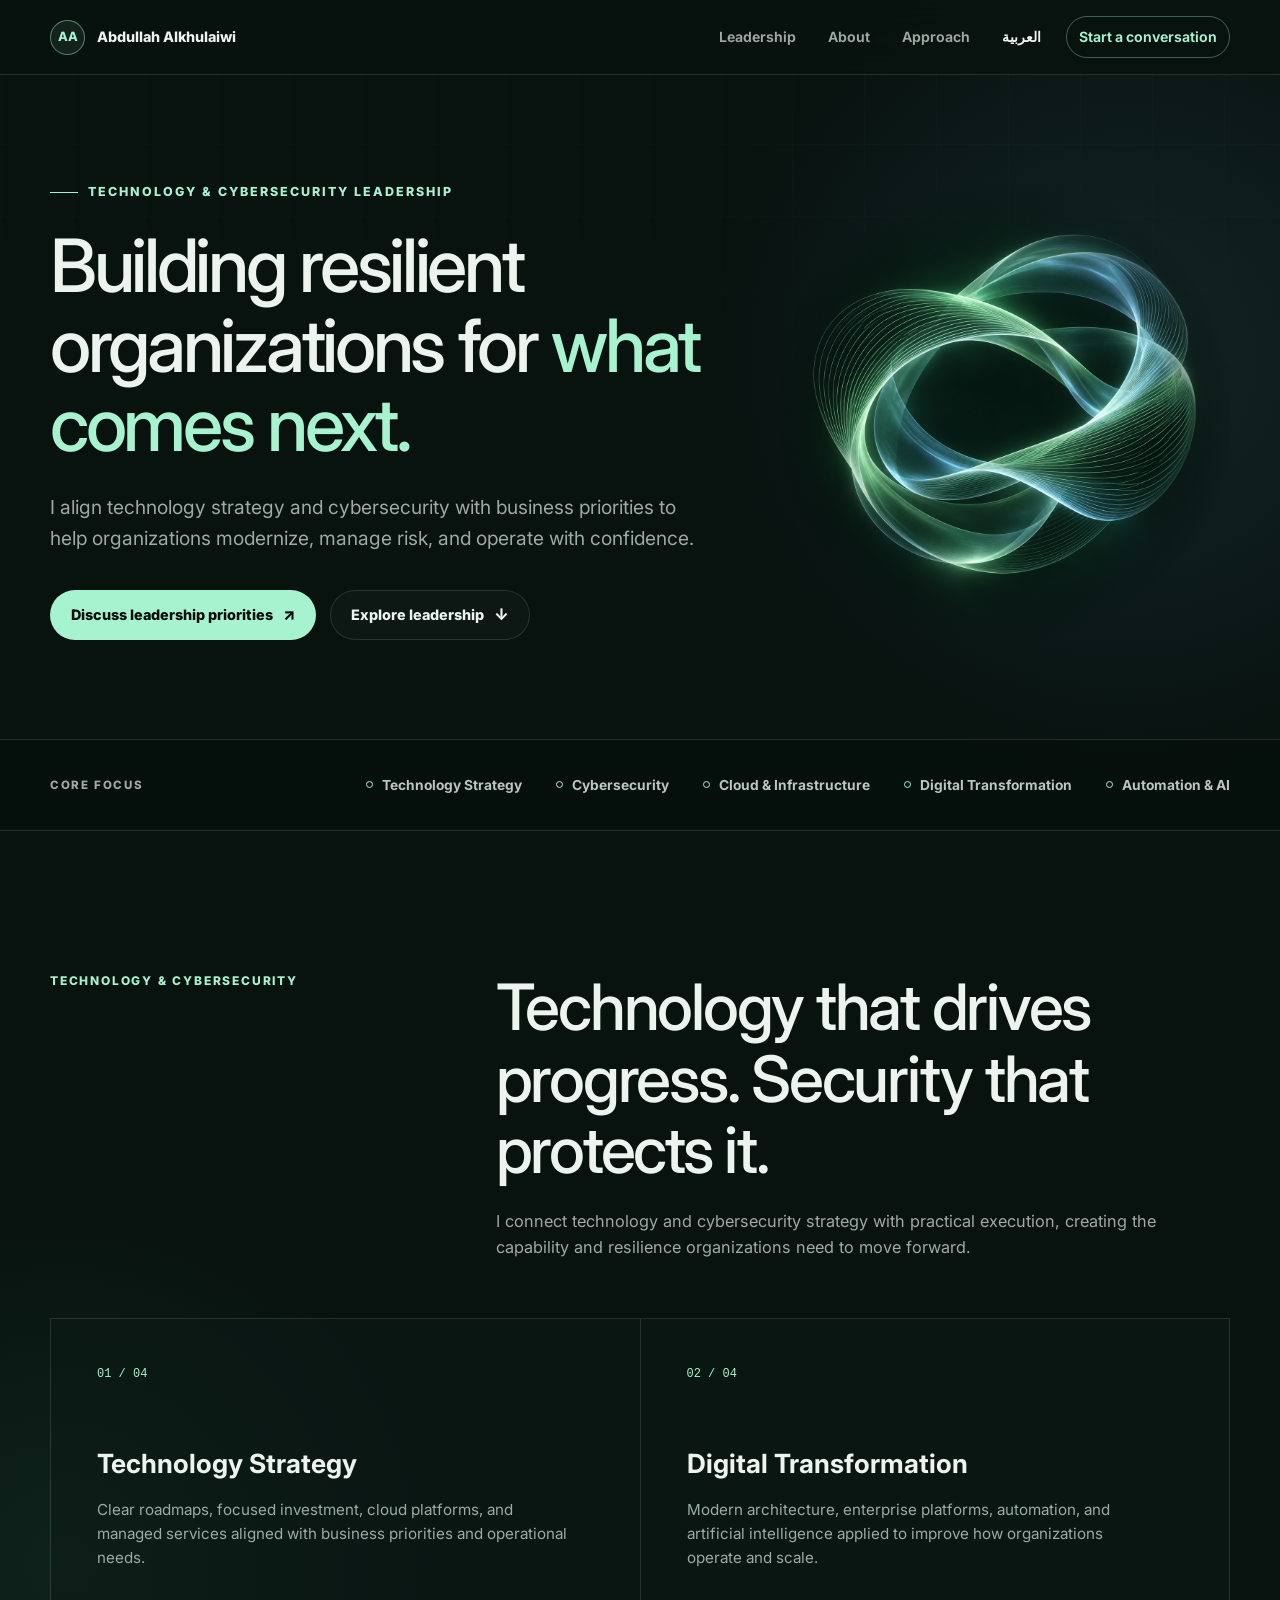
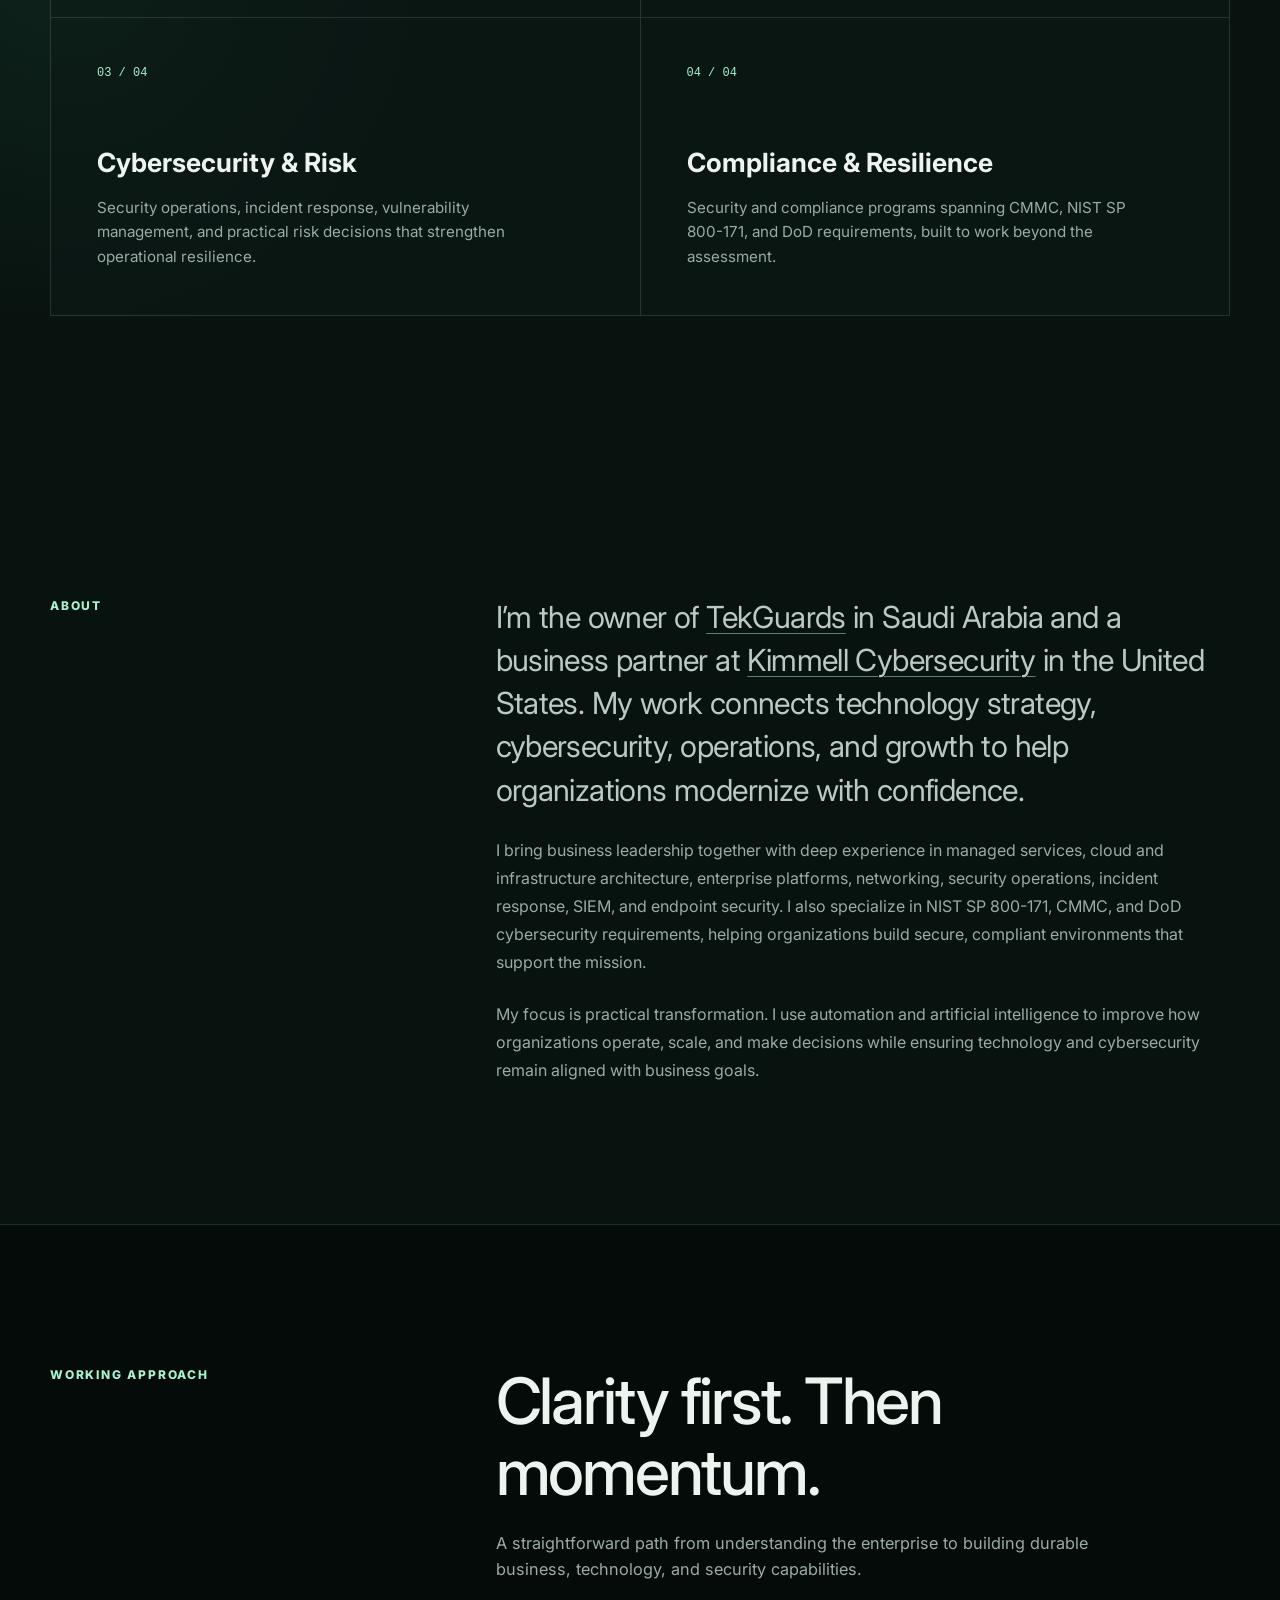
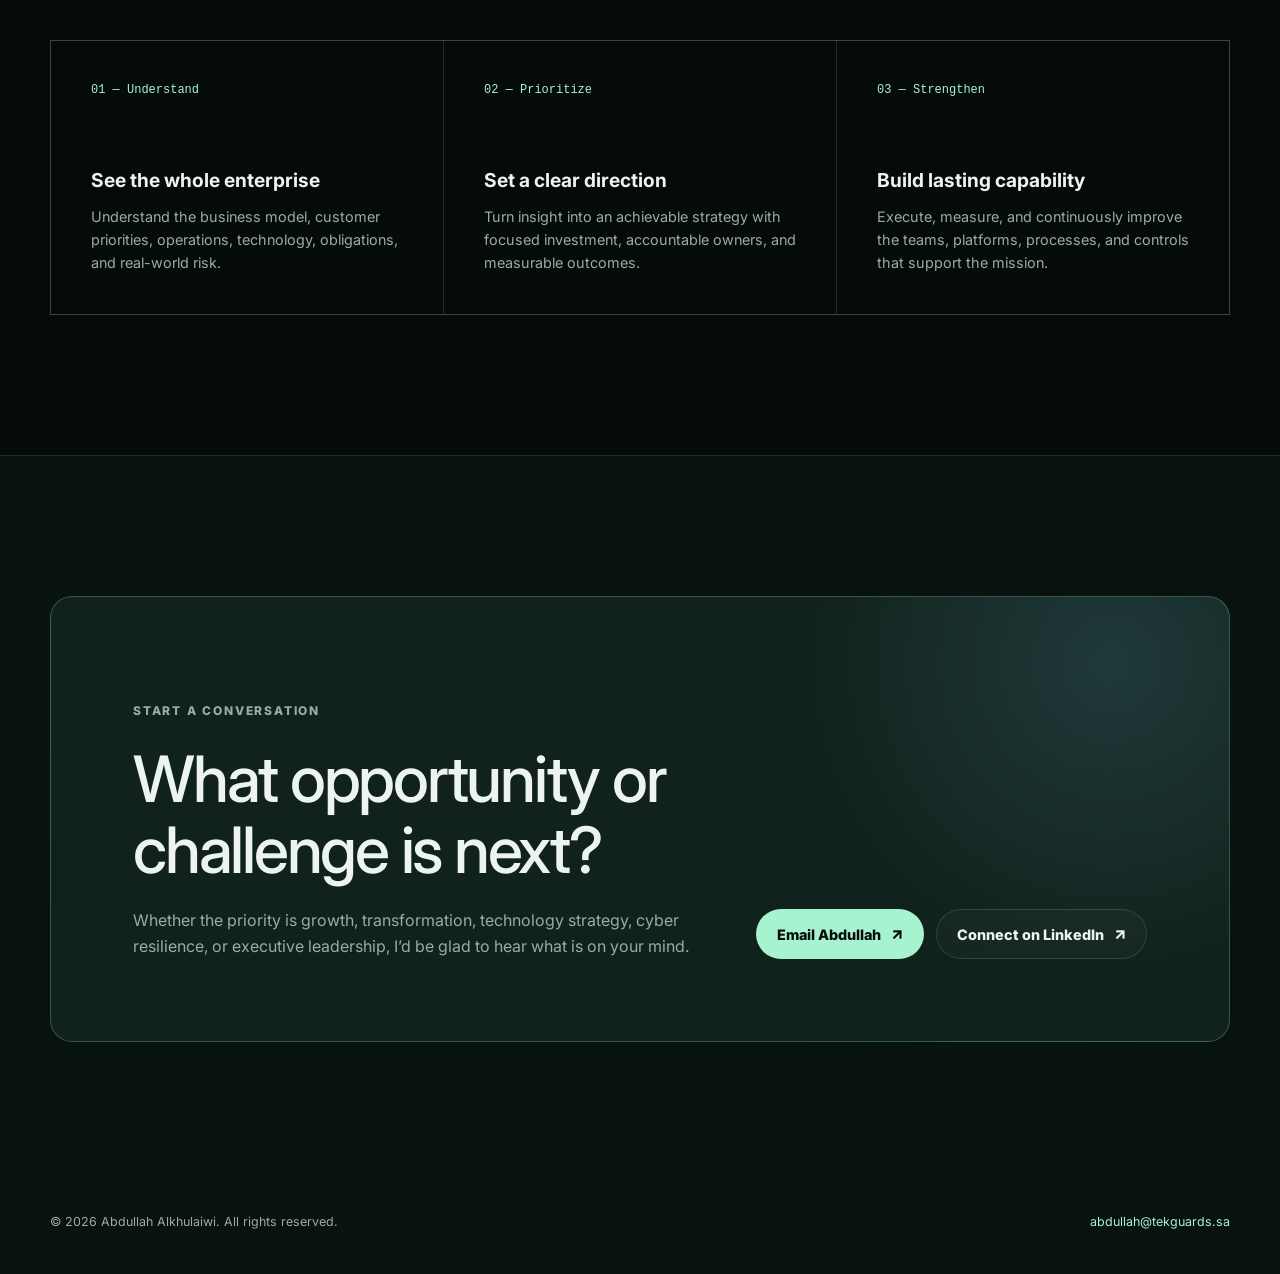
==== index.html @ 0273b427 "Add animated abstract hero artwork to both language pages" ====
<!doctype html>
<html lang="en">
<head>
  <meta charset="utf-8">
  <meta name="viewport" content="width=device-width, initial-scale=1">
  <meta name="description" content="Abdullah Alkhulaiwi is a technology and cybersecurity executive focused on technology strategy, digital transformation, cyber risk, and operational resilience.">
  <meta name="theme-color" content="#08120f">
  <meta property="og:title" content="Abdullah Alkhulaiwi | Technology & Cybersecurity Leadership">
  <meta property="og:description" content="Executive leadership across technology strategy, digital transformation, cybersecurity, and operational resilience.">
  <meta property="og:type" content="website">
  <meta property="og:locale" content="en_US">
  <meta property="og:locale:alternate" content="ar_SA">
  <meta property="og:url" content="https://alkhulaiwi.github.io/">
  <meta property="og:image" content="https://alkhulaiwi.github.io/og.png">
  <meta property="og:image:width" content="1200">
  <meta property="og:image:height" content="630">
  <meta property="og:image:alt" content="Abdullah Alkhulaiwi — Technology and cybersecurity leadership.">
  <meta name="twitter:card" content="summary_large_image">
  <link rel="canonical" href="https://alkhulaiwi.github.io/">
  <link rel="alternate" hreflang="en" href="https://alkhulaiwi.github.io/">
  <link rel="alternate" hreflang="ar-SA" href="https://alkhulaiwi.github.io/ar/">
  <link rel="alternate" hreflang="x-default" href="https://alkhulaiwi.github.io/">
  <title>Abdullah Alkhulaiwi | Technology &amp; Cybersecurity Leadership</title>

  <link rel="preload" href="fonts/inter-latin.woff2" as="font" type="font/woff2" crossorigin>
  <link rel="stylesheet" href="styles.css?v=20261004-motion">

  <script type="application/ld+json">
    {
      "@context": "https://schema.org",
      "@graph": [
        {
          "@type": "Person",
          "@id": "https://alkhulaiwi.github.io/#person",
          "name": "Abdullah Alkhulaiwi",
          "url": "https://alkhulaiwi.github.io/",
          "email": "mailto:abdullah@tekguards.sa",
          "jobTitle": "Technology and Cybersecurity Executive",
          "description": "Executive leader specializing in technology strategy, managed services, cloud infrastructure, cybersecurity, compliance, and digital transformation.",
          "sameAs": [
            "https://www.linkedin.com/in/alkhulaiwi/"
          ],
          "worksFor": [
            {
              "@type": "Organization",
              "name": "TekGuards",
              "url": "https://tekguards.sa"
            },
            {
              "@type": "Organization",
              "name": "Kimmell Cybersecurity",
              "url": "https://kimmell.com"
            }
          ],
          "knowsAbout": [
            "Executive leadership",
            "Technology strategy",
            "Cloud strategy",
            "Enterprise infrastructure",
            "NIST SP 800-171",
            "Cybersecurity Maturity Model Certification (CMMC)",
            "DoD cybersecurity requirements",
            "Security operations",
            "Incident response",
            "Security information and event management (SIEM)",
            "Endpoint security",
            "Cloud architecture",
            "Managed IT services",
            "Digital transformation",
            "Automation",
            "Artificial intelligence"
          ]
        },
        {
          "@type": "WebSite",
          "@id": "https://alkhulaiwi.github.io/#website",
          "url": "https://alkhulaiwi.github.io/",
          "name": "Abdullah Alkhulaiwi",
          "description": "Executive leadership across business strategy, technology transformation, cybersecurity, and operational resilience.",
          "publisher": {
            "@id": "https://alkhulaiwi.github.io/#person"
          },
          "inLanguage": "en"
        }
      ]
    }
  </script>
</head>

<body>
  <a class="skip-link" href="#main">Skip to content</a>

  <nav aria-label="Primary navigation">
    <div class="container nav-inner">
      <a class="brand" href="#top" aria-label="Abdullah Alkhulaiwi, home">
        <span class="brand-mark" aria-hidden="true">AA</span>
        <span>Abdullah Alkhulaiwi</span>
      </a>

      <button class="menu-button" type="button" aria-expanded="false" aria-controls="nav-links" aria-label="Open navigation">
        <span></span>
      </button>

      <ul class="nav-links" id="nav-links">
        <li><a href="#expertise">Leadership</a></li>
        <li><a href="#about">About</a></li>
        <li><a href="#approach">Approach</a></li>
        <li><a class="language-switch" href="/ar/" lang="ar" dir="rtl" hreflang="ar-SA">العربية</a></li>
        <li><a class="nav-cta" href="#contact">Start a conversation</a></li>
      </ul>
    </div>
  </nav>

  <main id="main">
    <header class="hero" id="top">
      <div class="container hero-grid">
        <div>
          <p class="eyebrow">Technology &amp; cybersecurity leadership</p>
          <h1>Building resilient organizations for <em>what comes next.</em></h1>
          <p class="hero-copy">
            I align technology strategy and cybersecurity with business priorities to help organizations modernize, manage risk, and operate with confidence.
          </p>
          <div class="hero-actions">
            <a class="button" href="mailto:abdullah@tekguards.sa">Discuss leadership priorities</a>
            <a class="button button-secondary" href="#expertise">Explore leadership</a>
          </div>
        </div>

        <div class="hero-art" aria-hidden="true">
          <img src="images/abstract-resilience.png" alt="" width="1254" height="1254" fetchpriority="high" decoding="async">
        </div>
      </div>
    </header>

    <div class="trust-strip" aria-label="Focus areas">
      <div class="container trust-inner">
        <span class="trust-label">Core focus</span>
        <div class="trust-items">
          <span>Technology Strategy</span>
          <span>Cybersecurity</span>
          <span>Cloud &amp; Infrastructure</span>
          <span>Digital Transformation</span>
          <span>Automation &amp; AI</span>
        </div>
      </div>
    </div>

    <section id="expertise">
      <div class="container">
        <div class="section-heading">
          <p class="kicker">Technology &amp; cybersecurity</p>
          <div>
            <h2>Technology that drives progress. Security that protects it.</h2>
            <p class="section-intro">I connect technology and cybersecurity strategy with practical execution, creating the capability and resilience organizations need to move forward.</p>
          </div>
        </div>

        <div class="capability-grid">
          <article class="capability">
            <span class="capability-number">01 / 04</span>
            <h3>Technology Strategy</h3>
            <p>Clear roadmaps, focused investment, cloud platforms, and managed services aligned with business priorities and operational needs.</p>
          </article>
          <article class="capability">
            <span class="capability-number">02 / 04</span>
            <h3>Digital Transformation</h3>
            <p>Modern architecture, enterprise platforms, automation, and artificial intelligence applied to improve how organizations operate and scale.</p>
          </article>
          <article class="capability">
            <span class="capability-number">03 / 04</span>
            <h3>Cybersecurity &amp; Risk</h3>
            <p>Security operations, incident response, vulnerability management, and practical risk decisions that strengthen operational resilience.</p>
          </article>
          <article class="capability">
            <span class="capability-number">04 / 04</span>
            <h3>Compliance &amp; Resilience</h3>
            <p>Security and compliance programs spanning CMMC, NIST SP 800-171, and DoD requirements, built to work beyond the assessment.</p>
          </article>
        </div>
      </div>
    </section>

    <section id="about">
      <div class="container about-grid">
        <div>
          <h2 class="kicker">About</h2>
        </div>
        <div class="about-copy">
          <p>I’m the owner of <a href="https://tekguards.sa" target="_blank" rel="noopener noreferrer">TekGuards</a> in Saudi Arabia and a business partner at <a href="https://kimmell.com" target="_blank" rel="noopener noreferrer">Kimmell Cybersecurity</a> in the United States. My work connects technology strategy, cybersecurity, operations, and growth to help organizations modernize with confidence.</p>
          <p>I bring business leadership together with deep experience in managed services, cloud and infrastructure architecture, enterprise platforms, networking, security operations, incident response, SIEM, and endpoint security. I also specialize in NIST SP 800-171, CMMC, and DoD cybersecurity requirements, helping organizations build secure, compliant environments that support the mission.</p>
          <p>My focus is practical transformation. I use automation and artificial intelligence to improve how organizations operate, scale, and make decisions while ensuring technology and cybersecurity remain aligned with business goals.</p>
        </div>
      </div>
    </section>

    <section class="approach" id="approach">
      <div class="container">
        <div class="section-heading">
          <p class="kicker">Working approach</p>
          <div>
            <h2>Clarity first. Then momentum.</h2>
            <p class="section-intro">A straightforward path from understanding the enterprise to building durable business, technology, and security capabilities.</p>
          </div>
        </div>

        <div class="steps">
          <article class="step">
            <span>01 — Understand</span>
            <h3>See the whole enterprise</h3>
            <p>Understand the business model, customer priorities, operations, technology, obligations, and real-world risk.</p>
          </article>
          <article class="step">
            <span>02 — Prioritize</span>
            <h3>Set a clear direction</h3>
            <p>Turn insight into an achievable strategy with focused investment, accountable owners, and measurable outcomes.</p>
          </article>
          <article class="step">
            <span>03 — Strengthen</span>
            <h3>Build lasting capability</h3>
            <p>Execute, measure, and continuously improve the teams, platforms, processes, and controls that support the mission.</p>
          </article>
        </div>
      </div>
    </section>

    <section id="contact">
      <div class="container">
        <div class="contact-card">
          <div>
            <p class="kicker">Start a conversation</p>
            <h2>What opportunity or challenge is next?</h2>
            <p>Whether the priority is growth, transformation, technology strategy, cyber resilience, or executive leadership, I’d be glad to hear what is on your mind.</p>
          </div>
          <div class="contact-actions">
            <a class="button" href="mailto:abdullah@tekguards.sa">Email Abdullah</a>
            <a class="button button-secondary button-external" href="https://www.linkedin.com/in/alkhulaiwi/" target="_blank" rel="noopener noreferrer">Connect on LinkedIn</a>
          </div>
        </div>
      </div>
    </section>
  </main>

  <footer>
    <div class="container footer-inner">
      <p>© <span id="year">2026</span> Abdullah Alkhulaiwi. All rights reserved.</p>
      <a href="mailto:abdullah@tekguards.sa">abdullah@tekguards.sa</a>
    </div>
  </footer>

  <script>
    const menuButton = document.querySelector('.menu-button');
    const navLinks = document.querySelector('.nav-links');

    menuButton.addEventListener('click', () => {
      const isOpen = menuButton.getAttribute('aria-expanded') === 'true';
      menuButton.setAttribute('aria-expanded', String(!isOpen));
      menuButton.setAttribute('aria-label', isOpen ? 'Open navigation' : 'Close navigation');
      navLinks.classList.toggle('open', !isOpen);
    });

    navLinks.addEventListener('click', (event) => {
      if (event.target.matches('a')) {
        menuButton.setAttribute('aria-expanded', 'false');
        menuButton.setAttribute('aria-label', 'Open navigation');
        navLinks.classList.remove('open');
      }
    });

    document.getElementById('year').textContent = new Date().getFullYear();
  </script>
</body>
</html>
---- styles.css ----
@font-face {
  font-family: "Inter";
  src: url("fonts/inter-latin.woff2") format("woff2");
  font-style: normal;
  font-weight: 100 900;
  font-display: swap;
}

@font-face {
  font-family: "Noto Sans Arabic";
  src: url("fonts/noto-sans-arabic.woff2") format("woff2");
  font-style: normal;
  font-weight: 100 900;
  font-display: swap;
}

    :root {
      --font-latin: "Inter", ui-sans-serif, -apple-system, BlinkMacSystemFont, "Segoe UI", sans-serif;
      --font-arabic: "Noto Sans Arabic", "Inter", Tahoma, Arial, sans-serif;
      --ink: #edf4ef;
      --muted: #9aaca3;
      --bg: #08120f;
      --bg-deep: #050b09;
      --panel: #0d1a16;
      --panel-soft: #11211b;
      --line: rgba(208, 232, 220, 0.14);
      --accent: #a7f3d0;
      --accent-strong: #55e6ad;
      --blue: #70c5e8;
      --max-width: 1180px;
      --radius: 22px;
    }

    * {
      box-sizing: border-box;
      margin: 0;
      padding: 0;
    }

    html {
      scroll-behavior: smooth;
      scroll-padding-top: 96px;
    }

    body {
      background:
        radial-gradient(circle at 88% 8%, rgba(112, 197, 232, 0.1), transparent 27rem),
        radial-gradient(circle at 5% 35%, rgba(85, 230, 173, 0.08), transparent 24rem),
        var(--bg);
      color: var(--ink);
      font-family: var(--font-latin);
      line-height: 1.6;
      text-rendering: optimizeLegibility;
    }

    body::before {
      position: fixed;
      z-index: -1;
      inset: 0;
      background-image:
        linear-gradient(var(--line) 1px, transparent 1px),
        linear-gradient(90deg, var(--line) 1px, transparent 1px);
      background-size: 72px 72px;
      content: "";
      opacity: 0.16;
      mask-image: linear-gradient(to bottom, black, transparent 72%);
    }

    a {
      color: inherit;
    }

    a:focus-visible,
    button:focus-visible {
      outline: 3px solid var(--blue);
      outline-offset: 3px;
    }

    .skip-link {
      position: fixed;
      z-index: 100;
      top: 12px;
      left: 12px;
      padding: 10px 16px;
      border-radius: 999px;
      background: var(--accent);
      color: var(--bg-deep);
      font-weight: 800;
      transform: translateY(-160%);
      transition: transform 180ms ease;
    }

    .skip-link:focus {
      transform: translateY(0);
    }

    .container {
      width: min(calc(100% - 40px), var(--max-width));
      margin-inline: auto;
    }

    nav {
      position: sticky;
      z-index: 20;
      top: 0;
      border-bottom: 1px solid var(--line);
      background: rgba(8, 18, 15, 0.78);
      backdrop-filter: blur(18px);
    }

    .nav-inner {
      min-height: 74px;
      display: flex;
      align-items: center;
      justify-content: space-between;
      gap: 24px;
    }

    .brand {
      display: inline-flex;
      align-items: center;
      gap: 12px;
      text-decoration: none;
      font-size: 0.9rem;
      font-weight: 780;
      letter-spacing: 0;
    }

    .brand-mark {
      width: 35px;
      height: 35px;
      display: grid;
      place-items: center;
      border: 1px solid rgba(167, 243, 208, 0.45);
      border-radius: 50%;
      background: rgba(167, 243, 208, 0.07);
      color: var(--accent);
      font-family: var(--font-latin);
      font-size: 0.8rem;
    }

    .nav-links {
      display: flex;
      align-items: center;
      gap: 8px;
      list-style: none;
    }

    .nav-links a {
      display: inline-flex;
      padding: 9px 12px;
      border-radius: 999px;
      color: var(--muted);
      font-size: 0.88rem;
      font-weight: 650;
      text-decoration: none;
      transition: color 180ms ease, background 180ms ease;
    }

    .nav-links a:hover,
    .nav-links a:focus-visible {
      background: rgba(255, 255, 255, 0.05);
      color: var(--ink);
    }

    .nav-links .nav-cta {
      margin-left: 5px;
      border: 1px solid rgba(167, 243, 208, 0.35);
      color: var(--accent);
    }

    .nav-links .language-switch {
      color: var(--ink);
      font-weight: 750;
    }

    .menu-button {
      width: 44px;
      height: 44px;
      display: none;
      border: 1px solid var(--line);
      border-radius: 50%;
      background: transparent;
      color: var(--ink);
      cursor: pointer;
      font: inherit;
    }

    .menu-button span,
    .menu-button::before,
    .menu-button::after {
      width: 18px;
      height: 1px;
      display: block;
      margin: 5px auto;
      background: currentColor;
      content: "";
      transition: transform 180ms ease, opacity 180ms ease;
    }

    .menu-button[aria-expanded="true"] span {
      opacity: 0;
    }

    .menu-button[aria-expanded="true"]::before {
      transform: translateY(6px) rotate(45deg);
    }

    .menu-button[aria-expanded="true"]::after {
      transform: translateY(-6px) rotate(-45deg);
    }

    .hero {
      position: relative;
      min-height: calc(82svh - 74px);
      display: grid;
      align-items: center;
      padding-block: 56px 48px;
      overflow: clip;
    }

    .hero-grid {
      display: grid;
      grid-template-columns: minmax(0, 1.25fr) minmax(310px, 0.85fr);
      align-items: center;
      gap: clamp(32px, 5vw, 72px);
    }

    .hero-art {
      width: 100%;
      max-width: 540px;
      justify-self: center;
      aspect-ratio: 1;
      mask-image: radial-gradient(ellipse at center, black 48%, transparent 72%);
    }

    .hero-art img {
      display: block;
      width: 100%;
      height: auto;
      animation: hero-art-float 18s ease-in-out infinite;
      transform-origin: center;
    }

    @keyframes hero-art-float {
      0%, 100% {
        transform: translateY(0) rotate(-3deg) scale(0.98);
      }
      50% {
        transform: translateY(-12px) rotate(3deg) scale(1.02);
      }
    }

    .hero-grid > *,
    .section-heading > *,
    .about-grid > *,
    .contact-card > * {
      min-width: 0;
    }

    .eyebrow {
      display: flex;
      align-items: center;
      gap: 10px;
      margin-bottom: 24px;
      color: var(--accent);
      font-size: 0.78rem;
      font-weight: 800;
      letter-spacing: 0.16em;
      text-transform: uppercase;
    }

    .eyebrow::before {
      width: 28px;
      height: 1px;
      background: currentColor;
      content: "";
    }

    h1 {
      max-width: 820px;
      font-family: inherit;
      font-size: 4.6rem;
      font-weight: 500;
      letter-spacing: -0.045em;
      line-height: 1.08;
    }

    h1 em {
      color: var(--accent);
      font-style: normal;
      font-weight: 500;
    }

    .hero-copy {
      max-width: 660px;
      margin-top: 28px;
      color: var(--muted);
      font-size: 1.2rem;
    }

    .hero-actions {
      display: flex;
      flex-wrap: wrap;
      align-items: center;
      gap: 14px;
      margin-top: 36px;
    }

    .button {
      min-height: 50px;
      display: inline-flex;
      align-items: center;
      justify-content: center;
      gap: 10px;
      padding: 0 20px;
      border: 1px solid transparent;
      border-radius: 999px;
      background: var(--accent);
      color: var(--bg-deep);
      font-size: 0.9rem;
      font-weight: 800;
      text-decoration: none;
      transition: transform 180ms ease, background 180ms ease, border-color 180ms ease;
    }

    .button::after {
      content: "↗";
      font-size: 1rem;
    }

    .button:hover,
    .button:focus-visible {
      background: #c8f8df;
      transform: translateY(-2px);
    }

    .button-secondary {
      border-color: var(--line);
      background: rgba(255, 255, 255, 0.025);
      color: var(--ink);
    }

    .button-secondary::after {
      content: "↓";
    }

    .button-external::after {
      content: "↗";
    }

    .button-secondary:hover,
    .button-secondary:focus-visible {
      border-color: rgba(167, 243, 208, 0.45);
      background: rgba(167, 243, 208, 0.07);
    }

    .brief {
      position: relative;
      border: 1px solid var(--line);
      border-radius: var(--radius);
      background: linear-gradient(145deg, rgba(17, 33, 27, 0.97), rgba(8, 18, 15, 0.94));
      box-shadow: 0 28px 90px rgba(0, 0, 0, 0.28);
      overflow: hidden;
    }

    .brief::after {
      position: absolute;
      top: -80px;
      right: -70px;
      width: 180px;
      height: 180px;
      border: 1px solid rgba(112, 197, 232, 0.2);
      border-radius: 50%;
      box-shadow: 0 0 0 34px rgba(112, 197, 232, 0.025), 0 0 0 68px rgba(112, 197, 232, 0.02);
      content: "";
    }

    .brief-head,
    .brief-row,
    .brief-foot {
      position: relative;
      z-index: 1;
    }

    .brief-head {
      display: flex;
      align-items: center;
      justify-content: space-between;
      padding: 20px 22px;
      border-bottom: 1px solid var(--line);
      color: var(--muted);
      font-family: ui-monospace, "SFMono-Regular", Consolas, monospace;
      font-size: 0.7rem;
      letter-spacing: 0.12em;
      text-transform: uppercase;
    }

    .status {
      display: inline-flex;
      align-items: center;
      gap: 7px;
      color: var(--accent);
    }

    .status::before {
      width: 7px;
      height: 7px;
      border-radius: 50%;
      background: var(--accent-strong);
      box-shadow: 0 0 0 5px rgba(85, 230, 173, 0.09);
      content: "";
    }

    .brief-list {
      list-style: none;
    }

    .brief-row {
      display: grid;
      grid-template-columns: 40px 1fr;
      gap: 12px;
      padding: 20px 22px;
      border-bottom: 1px solid var(--line);
    }

    .brief-number {
      color: var(--accent);
      font-family: ui-monospace, "SFMono-Regular", Consolas, monospace;
      font-size: 0.78rem;
    }

    .brief-row strong {
      display: block;
      margin-bottom: 3px;
      font-size: 0.95rem;
    }

    .brief-row p {
      color: var(--muted);
      font-size: 0.82rem;
      line-height: 1.5;
    }

    .brief-foot {
      padding: 18px 22px;
      color: var(--muted);
      font-size: 0.76rem;
    }

    .brief-foot span {
      color: var(--blue);
    }

    .trust-strip {
      border-block: 1px solid var(--line);
      background: rgba(5, 11, 9, 0.38);
    }

    .trust-inner {
      min-height: 90px;
      display: flex;
      align-items: center;
      justify-content: space-between;
      gap: 24px;
    }

    .trust-label {
      flex: 0 0 auto;
      color: var(--muted);
      font-size: 0.72rem;
      font-weight: 800;
      letter-spacing: 0.14em;
      text-transform: uppercase;
    }

    .trust-items {
      display: flex;
      flex-wrap: wrap;
      justify-content: flex-end;
      gap: 18px 34px;
      color: #b6c8bf;
      font-size: 0.86rem;
      font-weight: 700;
    }

    .trust-items span {
      display: inline-flex;
      align-items: center;
      gap: 9px;
    }

    .trust-items span::before {
      width: 5px;
      height: 5px;
      border: 1px solid var(--accent);
      border-radius: 50%;
      content: "";
    }

    section {
      padding-block: clamp(84px, 11vw, 140px);
    }

    .section-heading {
      display: grid;
      grid-template-columns: 0.7fr 1.3fr;
      gap: 50px;
      margin-bottom: 58px;
    }

    .kicker {
      color: var(--accent);
      font-size: 0.75rem;
      font-weight: 800;
      letter-spacing: 0.15em;
      text-transform: uppercase;
    }

    h2 {
      max-width: 760px;
      font-family: inherit;
      font-size: 4rem;
      font-weight: 500;
      letter-spacing: -0.035em;
      line-height: 1.12;
    }

    .section-intro {
      max-width: 670px;
      margin-top: 22px;
      color: var(--muted);
      font-size: 1.02rem;
    }

    .capability-grid {
      display: grid;
      grid-template-columns: repeat(2, 1fr);
      border-top: 1px solid var(--line);
      border-left: 1px solid var(--line);
    }

    .capability {
      position: relative;
      min-height: 290px;
      padding: clamp(28px, 4vw, 46px);
      border-right: 1px solid var(--line);
      border-bottom: 1px solid var(--line);
      background: rgba(13, 26, 22, 0.55);
      transition: background 200ms ease;
    }

    .capability:hover {
      background: rgba(17, 33, 27, 0.92);
    }

    .capability-number {
      display: block;
      margin-bottom: 58px;
      color: var(--accent);
      font-family: ui-monospace, "SFMono-Regular", Consolas, monospace;
      font-size: 0.75rem;
    }

    .capability h3 {
      margin-bottom: 13px;
      font-size: 1.65rem;
      letter-spacing: 0;
    }

    .capability p {
      max-width: 470px;
      color: var(--muted);
      font-size: 0.95rem;
    }

    .about-grid {
      display: grid;
      grid-template-columns: 0.7fr 1.3fr;
      gap: 50px;
      align-items: start;
    }

    .about-copy p {
      color: #bbc9c2;
      font-family: inherit;
      font-size: 1.9rem;
      font-weight: 400;
      letter-spacing: -0.02em;
      line-height: 1.42;
    }

    .about-copy p + p {
      margin-top: 24px;
      color: var(--muted);
      font-family: inherit;
      font-size: 1rem;
      letter-spacing: 0;
      line-height: 1.75;
    }

    .about-copy a {
      color: inherit;
      text-decoration-color: rgba(167, 243, 208, 0.5);
      text-decoration-thickness: 1px;
      text-underline-offset: 0.18em;
      transition: color 180ms ease, text-decoration-color 180ms ease;
    }

    .about-copy a:hover,
    .about-copy a:focus-visible {
      color: var(--accent);
      text-decoration-color: var(--accent);
    }

    .approach {
      border-block: 1px solid var(--line);
      background: var(--bg-deep);
    }

    .steps {
      display: grid;
      grid-template-columns: repeat(3, 1fr);
      gap: 1px;
      background: var(--line);
      border: 1px solid var(--line);
    }

    .step {
      min-height: 250px;
      padding: clamp(26px, 3.5vw, 40px);
      background: var(--bg-deep);
    }

    .step span {
      display: block;
      margin-bottom: 64px;
      color: var(--accent);
      font-family: ui-monospace, "SFMono-Regular", Consolas, monospace;
      font-size: 0.75rem;
    }

    .step h3 {
      margin-bottom: 10px;
      font-size: 1.2rem;
    }

    .step p {
      color: var(--muted);
      font-size: 0.9rem;
    }

    .contact-card {
      position: relative;
      display: grid;
      grid-template-columns: 1.25fr auto;
      align-items: end;
      gap: 40px;
      padding: clamp(34px, 7vw, 82px);
      border: 1px solid rgba(167, 243, 208, 0.25);
      border-radius: var(--radius);
      background:
        radial-gradient(circle at 90% 15%, rgba(112, 197, 232, 0.15), transparent 20rem),
        var(--panel-soft);
      overflow: hidden;
    }

    .contact-card .kicker {
      margin-bottom: 22px;
    }

    .contact-card h2 {
      max-width: 760px;
    }

    .contact-card p {
      max-width: 630px;
      margin-top: 22px;
      color: var(--muted);
    }

    .contact-actions {
      display: flex;
      flex-wrap: wrap;
      justify-content: flex-end;
      gap: 12px;
    }

    footer {
      padding: 30px 0 42px;
      color: var(--muted);
      font-size: 0.78rem;
    }

    .footer-inner {
      display: flex;
      align-items: center;
      justify-content: space-between;
      gap: 20px;
    }

    .footer-inner a {
      color: var(--accent);
      text-decoration: none;
    }

    html[lang="ar-SA"] body {
      font-family: var(--font-arabic);
    }

    html[lang="ar-SA"] h1,
    html[lang="ar-SA"] h2,
    html[lang="ar-SA"] .about-copy p {
      font-family: var(--font-arabic);
      letter-spacing: 0;
    }

    html[lang="ar-SA"] h1 {
      font-size: 4rem;
      font-weight: 500;
      line-height: 1.45;
    }

    html[lang="ar-SA"] h2 {
      font-size: 3.2rem;
      font-weight: 500;
      line-height: 1.45;
    }

    html[lang="ar-SA"] h1 em {
      font-style: normal;
      font-weight: 500;
    }

    h2.kicker,
    html[lang="ar-SA"] h2.kicker {
      max-width: none;
      font-family: inherit;
      font-size: 0.75rem;
      font-weight: 800;
      line-height: 1.6;
    }

    html[lang="ar-SA"] .eyebrow,
    html[lang="ar-SA"] .brief-head,
    html[lang="ar-SA"] .kicker,
    html[lang="ar-SA"] .trust-label {
      letter-spacing: 0;
      text-transform: none;
    }

    html[lang="ar-SA"] .brief-head,
    html[lang="ar-SA"] .brief-number,
    html[lang="ar-SA"] .capability-number,
    html[lang="ar-SA"] .step span {
      font-family: var(--font-arabic);
    }

    html[dir="rtl"] .skip-link {
      right: 12px;
      left: auto;
    }

    html[dir="rtl"] .nav-links .nav-cta {
      margin-right: 5px;
      margin-left: 0;
    }

    html[dir="rtl"] .button:not(.button-secondary)::after,
    html[dir="rtl"] .button-external::after {
      content: "↖";
    }

    @media (max-width: 900px) {
      .hero-grid,
      .about-grid {
        grid-template-columns: 1fr;
      }

      .hero {
        min-height: auto;
      }

      h1 {
        font-size: 4.2rem;
      }

      html[lang="ar-SA"] h1 {
        font-size: 3.4rem;
      }

      h2 {
        font-size: 3.6rem;
      }

      .capability h3 {
        font-size: 1.5rem;
      }

      .about-copy p {
        font-size: 1.75rem;
      }

      .hero-art {
        width: min(100%, 400px);
      }

      .section-heading {
        grid-template-columns: 1fr;
        gap: 18px;
      }

      .steps {
        grid-template-columns: 1fr;
      }

      .step {
        min-height: auto;
      }

      .step span {
        margin-bottom: 34px;
      }

      .contact-card {
        grid-template-columns: 1fr;
        align-items: start;
      }

      .contact-actions {
        justify-content: flex-start;
      }
    }

    @media (max-width: 700px) {
      .container {
        width: min(calc(100% - 28px), var(--max-width));
      }

      .menu-button {
        display: block;
      }

      .nav-links {
        position: absolute;
        top: calc(100% + 1px);
        left: 0;
        width: 100%;
        display: none;
        align-items: stretch;
        padding: 14px;
        border-bottom: 1px solid var(--line);
        background: rgba(8, 18, 15, 0.98);
        box-shadow: 0 18px 40px rgba(0, 0, 0, 0.25);
      }

      .nav-links.open {
        display: grid;
      }

      .nav-links a {
        padding: 12px 14px;
      }

      .nav-links .nav-cta {
        margin: 6px 0 0;
        justify-content: center;
      }

      .hero {
        padding-block: 70px 62px;
      }

      h1 {
        font-size: 3rem;
      }

      html[lang="ar-SA"] h1 {
        font-size: 2.5rem;
      }

      h2 {
        font-size: 2.5rem;
      }

      .hero-copy {
        font-size: 1.03rem;
      }

      .capability h3 {
        font-size: 1.3rem;
      }

      .about-copy p {
        font-size: 1.4rem;
      }

      .trust-inner {
        align-items: flex-start;
        flex-direction: column;
        padding-block: 24px;
      }

      .trust-items {
        justify-content: flex-start;
      }

      .capability-grid {
        grid-template-columns: 1fr;
      }

      .capability {
        min-height: auto;
      }

      .capability-number {
        margin-bottom: 38px;
      }

      .footer-inner {
        align-items: flex-start;
        flex-direction: column;
      }
    }

    @media (max-width: 360px) {
      h1 {
        font-size: 2.8rem;
      }

      html[lang="ar-SA"] h1 {
        font-size: 2.2rem;
      }

      h2,
      html[lang="ar-SA"] h2 {
        font-size: 2.2rem;
      }
    }

    @media (prefers-reduced-motion: reduce) {
      .hero-art img {
        animation: none;
      }

      html {
        scroll-behavior: auto;
      }

      *,
      *::before,
      *::after {
        scroll-behavior: auto !important;
        transition-duration: 0.01ms !important;
      }
    }
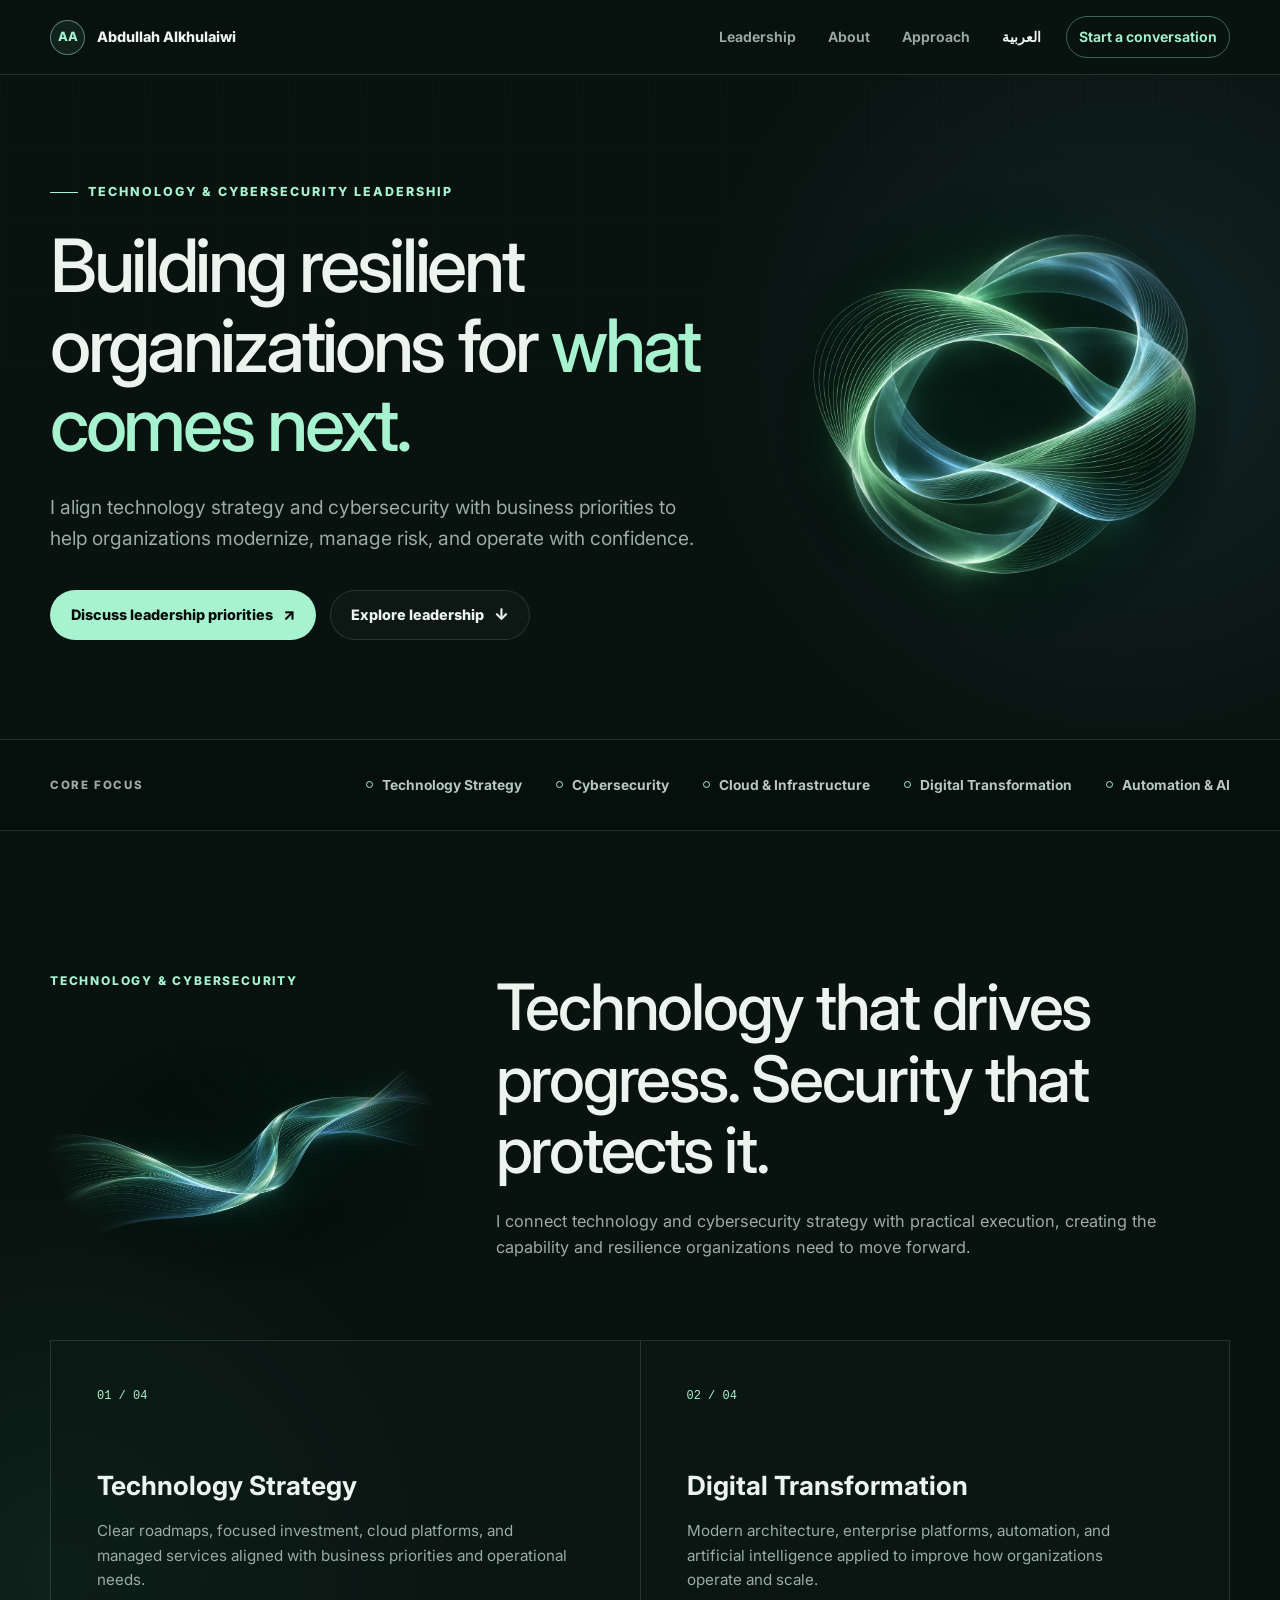
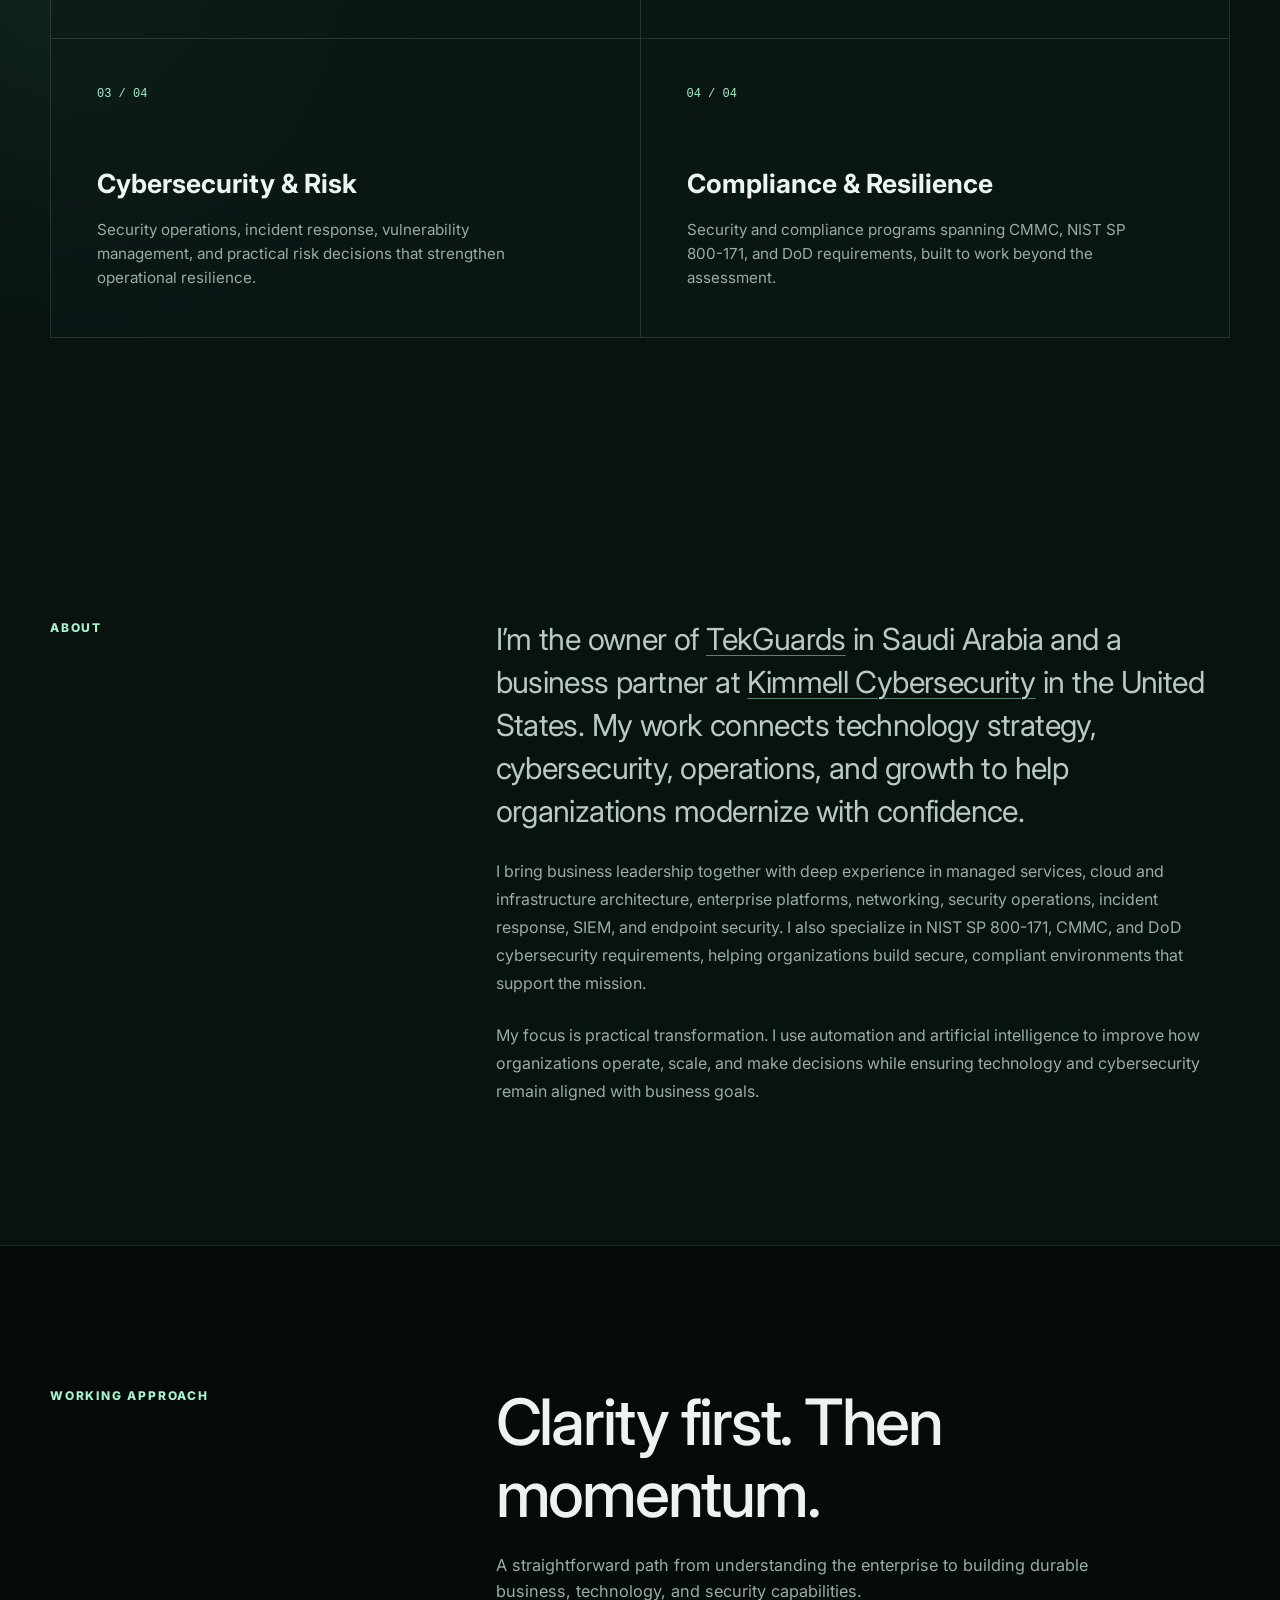
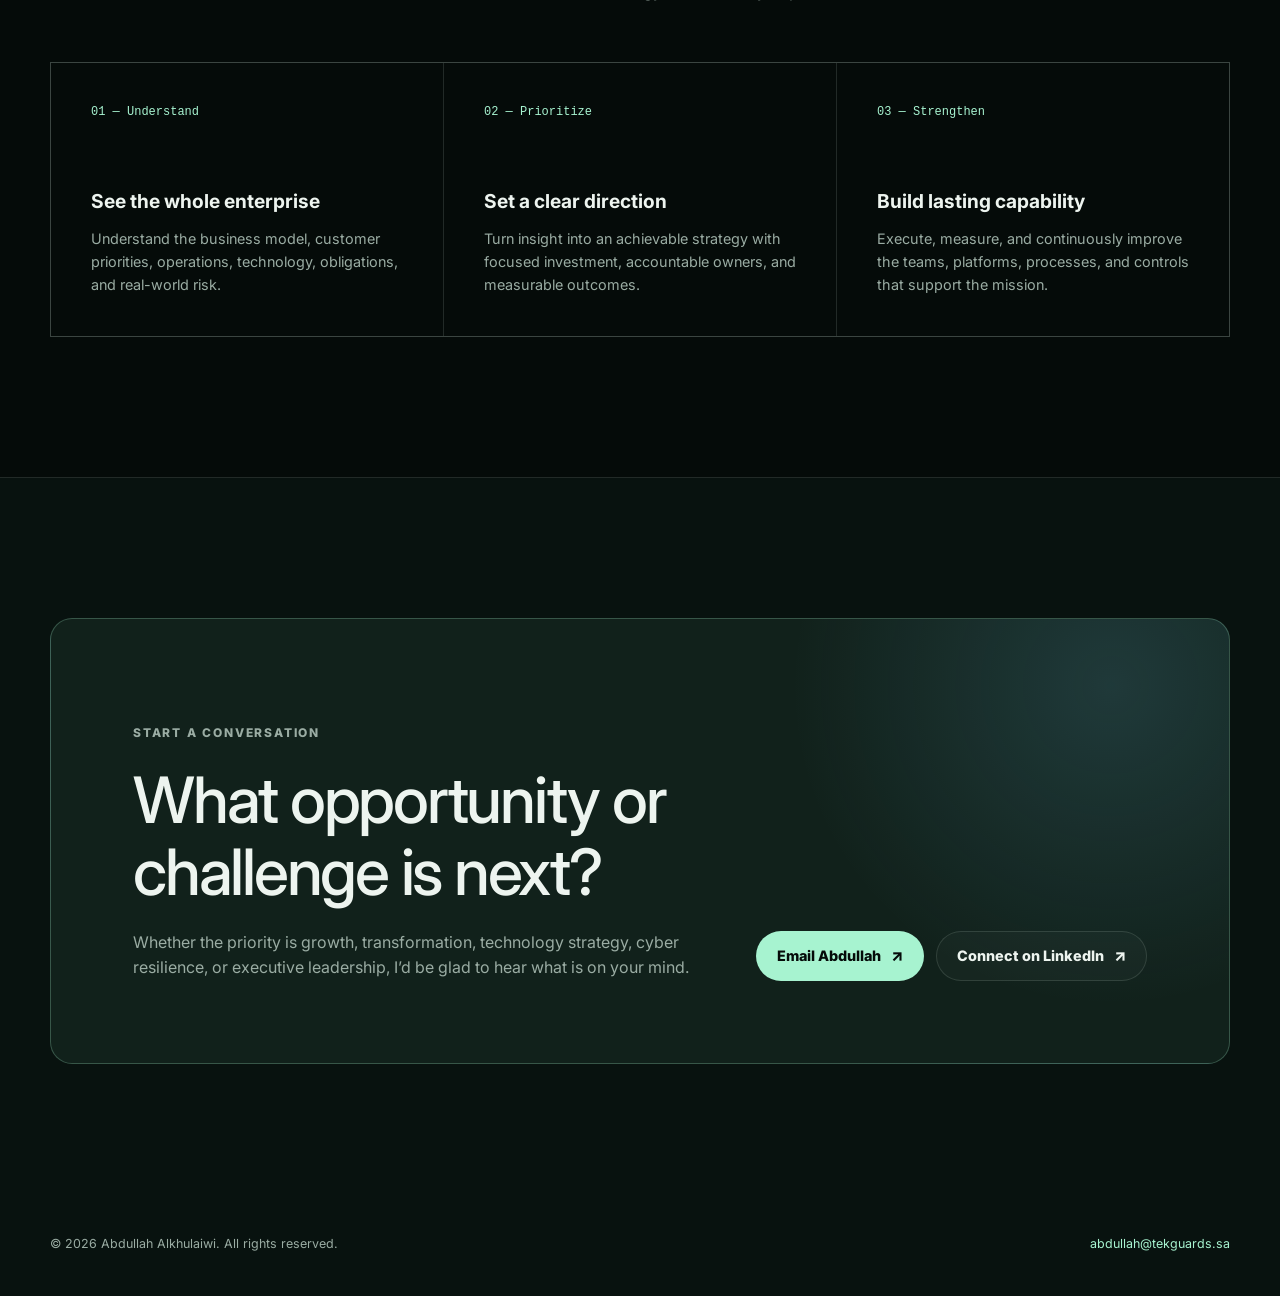
==== commit 61c92063: "Add abstract progress graphic with matching motion to both language pages" ====
--- a/index.html
+++ b/index.html
@@ -23,7 +23,7 @@
   <title>Abdullah Alkhulaiwi | Technology &amp; Cybersecurity Leadership</title>
 
   <link rel="preload" href="fonts/inter-latin.woff2" as="font" type="font/woff2" crossorigin>
-  <link rel="stylesheet" href="styles.css?v=20261004-motion">
+  <link rel="stylesheet" href="styles.css?v=20261004-progress-motion">
 
   <script type="application/ld+json">
     {
@@ -148,7 +148,10 @@
     <section id="expertise">
       <div class="container">
         <div class="section-heading">
-          <p class="kicker">Technology &amp; cybersecurity</p>
+          <div class="section-visual">
+            <p class="kicker">Technology &amp; cybersecurity</p>
+            <img class="section-art" src="images/abstract-progress.png" alt="" width="1536" height="1024" loading="lazy" decoding="async">
+          </div>
           <div>
             <h2>Technology that drives progress. Security that protects it.</h2>
             <p class="section-intro">I connect technology and cybersecurity strategy with practical execution, creating the capability and resilience organizations need to move forward.</p>
@@ -270,4 +273,3 @@
   </script>
 </body>
 </html>
-
--- a/styles.css
+++ b/styles.css
@@ -238,16 +238,20 @@
       display: block;
       width: 100%;
       height: auto;
-      animation: hero-art-float 18s ease-in-out infinite;
+    }
+
+    .hero-art img,
+    .section-art {
+      animation: hero-art-float 12s ease-in-out infinite;
       transform-origin: center;
     }
 
     @keyframes hero-art-float {
       0%, 100% {
-        transform: translateY(0) rotate(-3deg) scale(0.98);
+        transform: translateY(0) rotate(-5deg) scale(0.97);
       }
       50% {
-        transform: translateY(-12px) rotate(3deg) scale(1.02);
+        transform: translateY(-18px) rotate(5deg) scale(1.03);
       }
     }
 
@@ -507,6 +511,18 @@
       grid-template-columns: 0.7fr 1.3fr;
       gap: 50px;
       margin-bottom: 58px;
+    }
+
+    #expertise {
+      overflow: clip;
+    }
+
+    .section-art {
+      display: block;
+      width: 100%;
+      height: auto;
+      margin-top: 28px;
+      mask-image: radial-gradient(ellipse at center, black 35%, transparent 72%);
     }
 
     .kicker {
@@ -810,6 +826,17 @@
         gap: 18px;
       }
 
+      .section-visual {
+        display: contents;
+      }
+
+      .section-art {
+        order: 1;
+        max-width: 520px;
+        margin-top: 0;
+        justify-self: center;
+      }
+
       .steps {
         grid-template-columns: 1fr;
       }
@@ -939,7 +966,8 @@
     }
 
     @media (prefers-reduced-motion: reduce) {
-      .hero-art img {
+      .hero-art img,
+      .section-art {
         animation: none;
       }
 
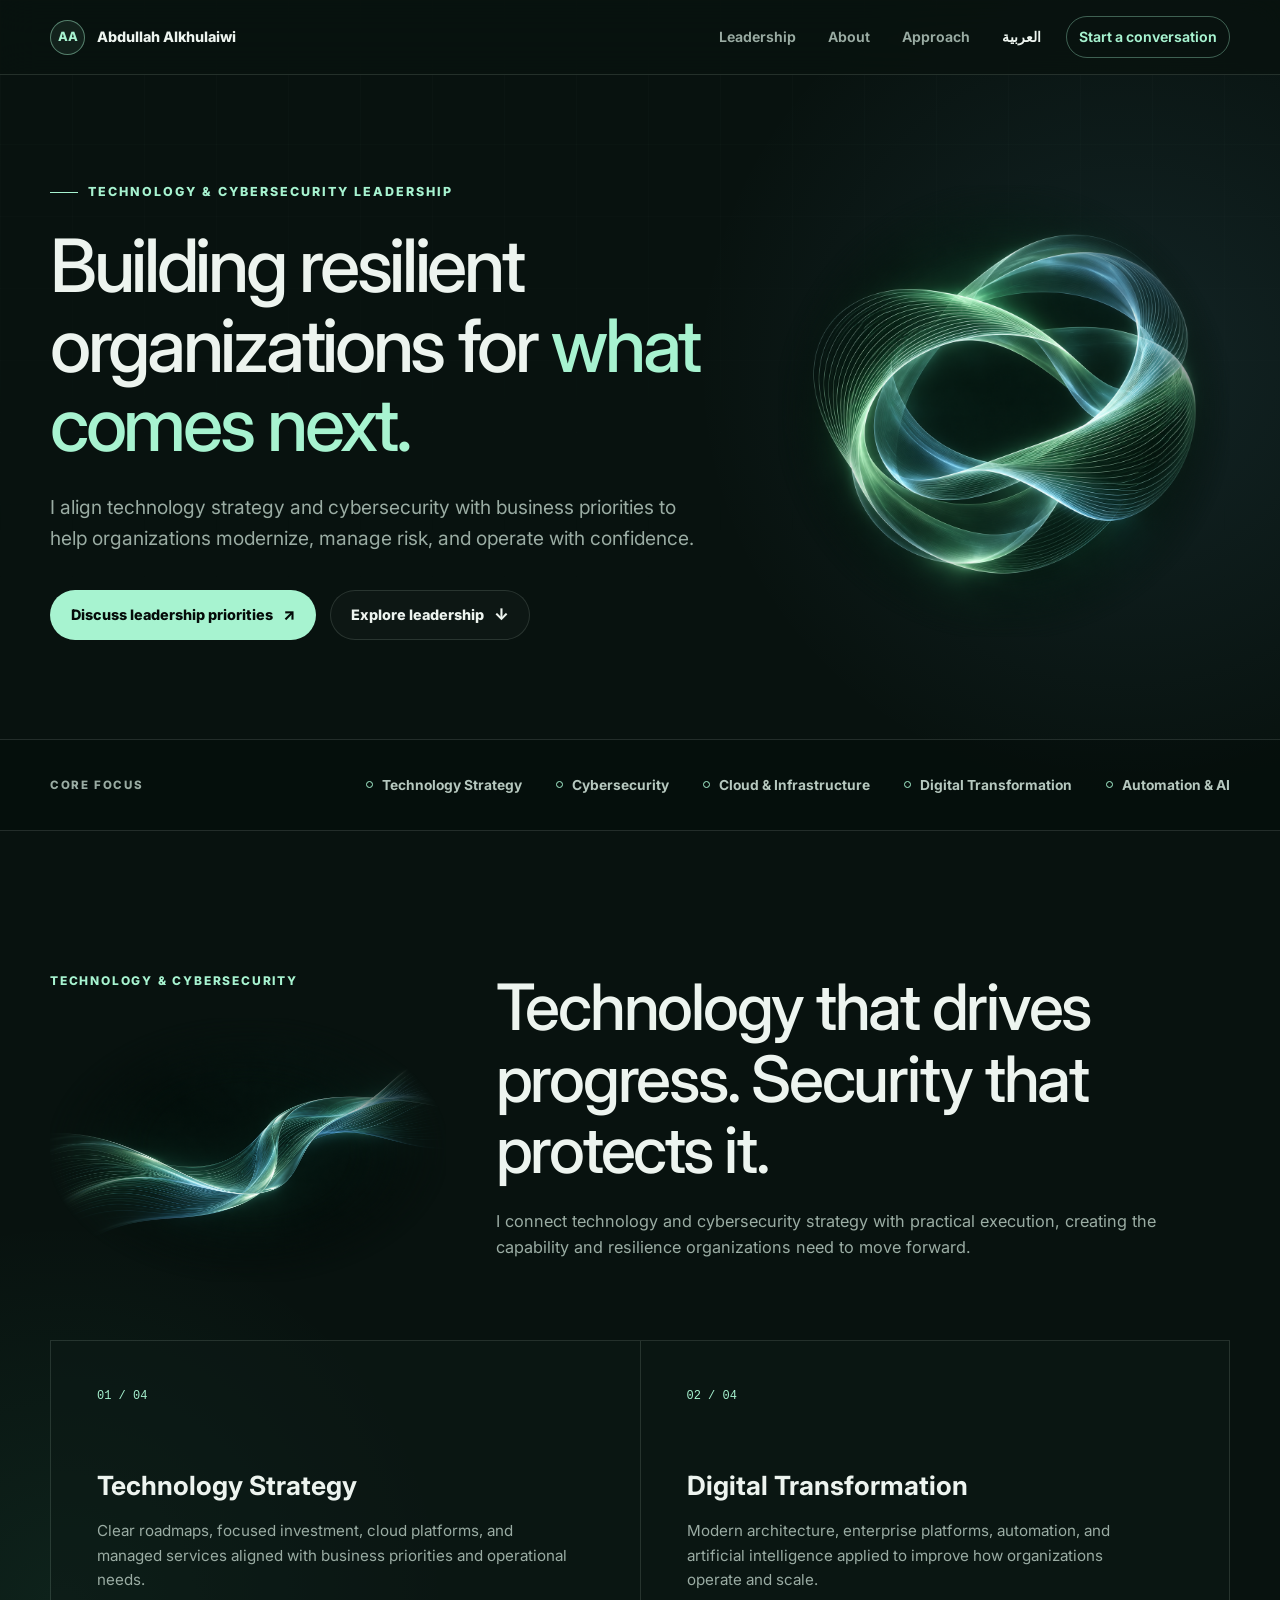
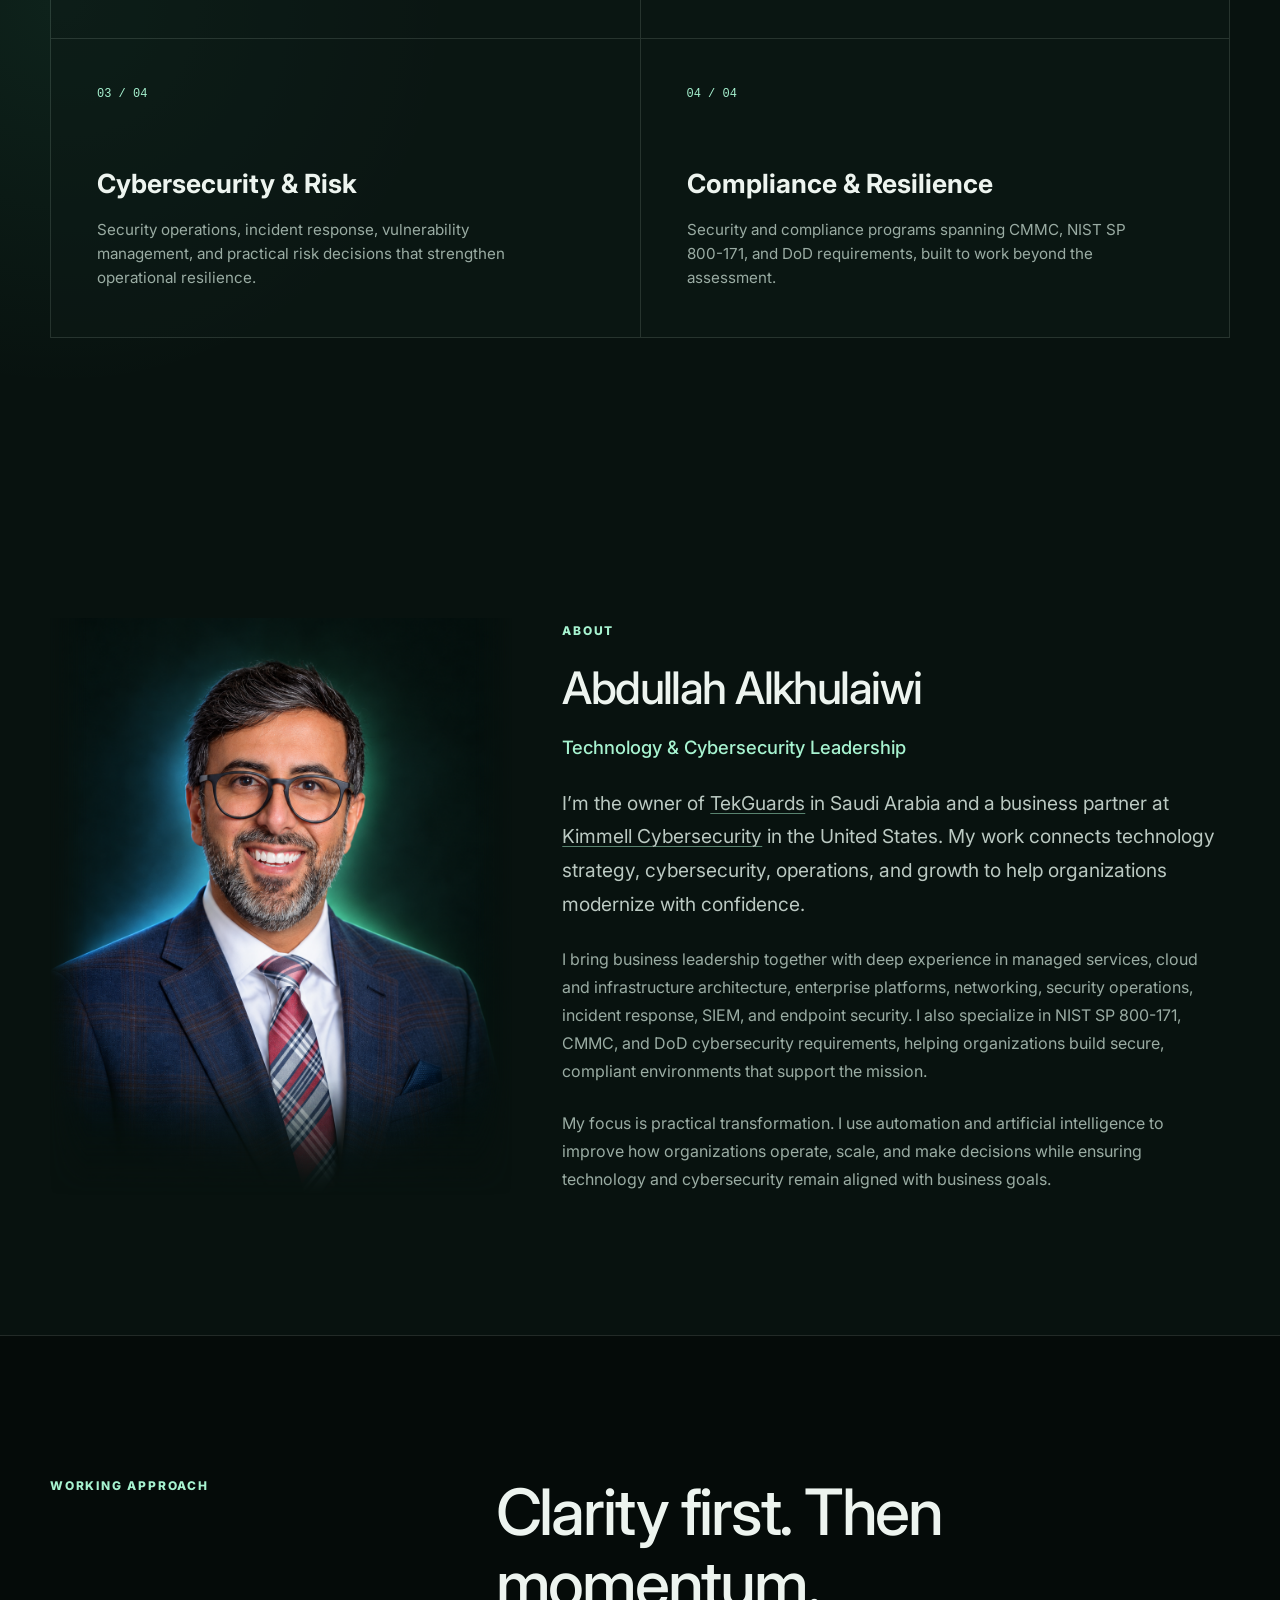
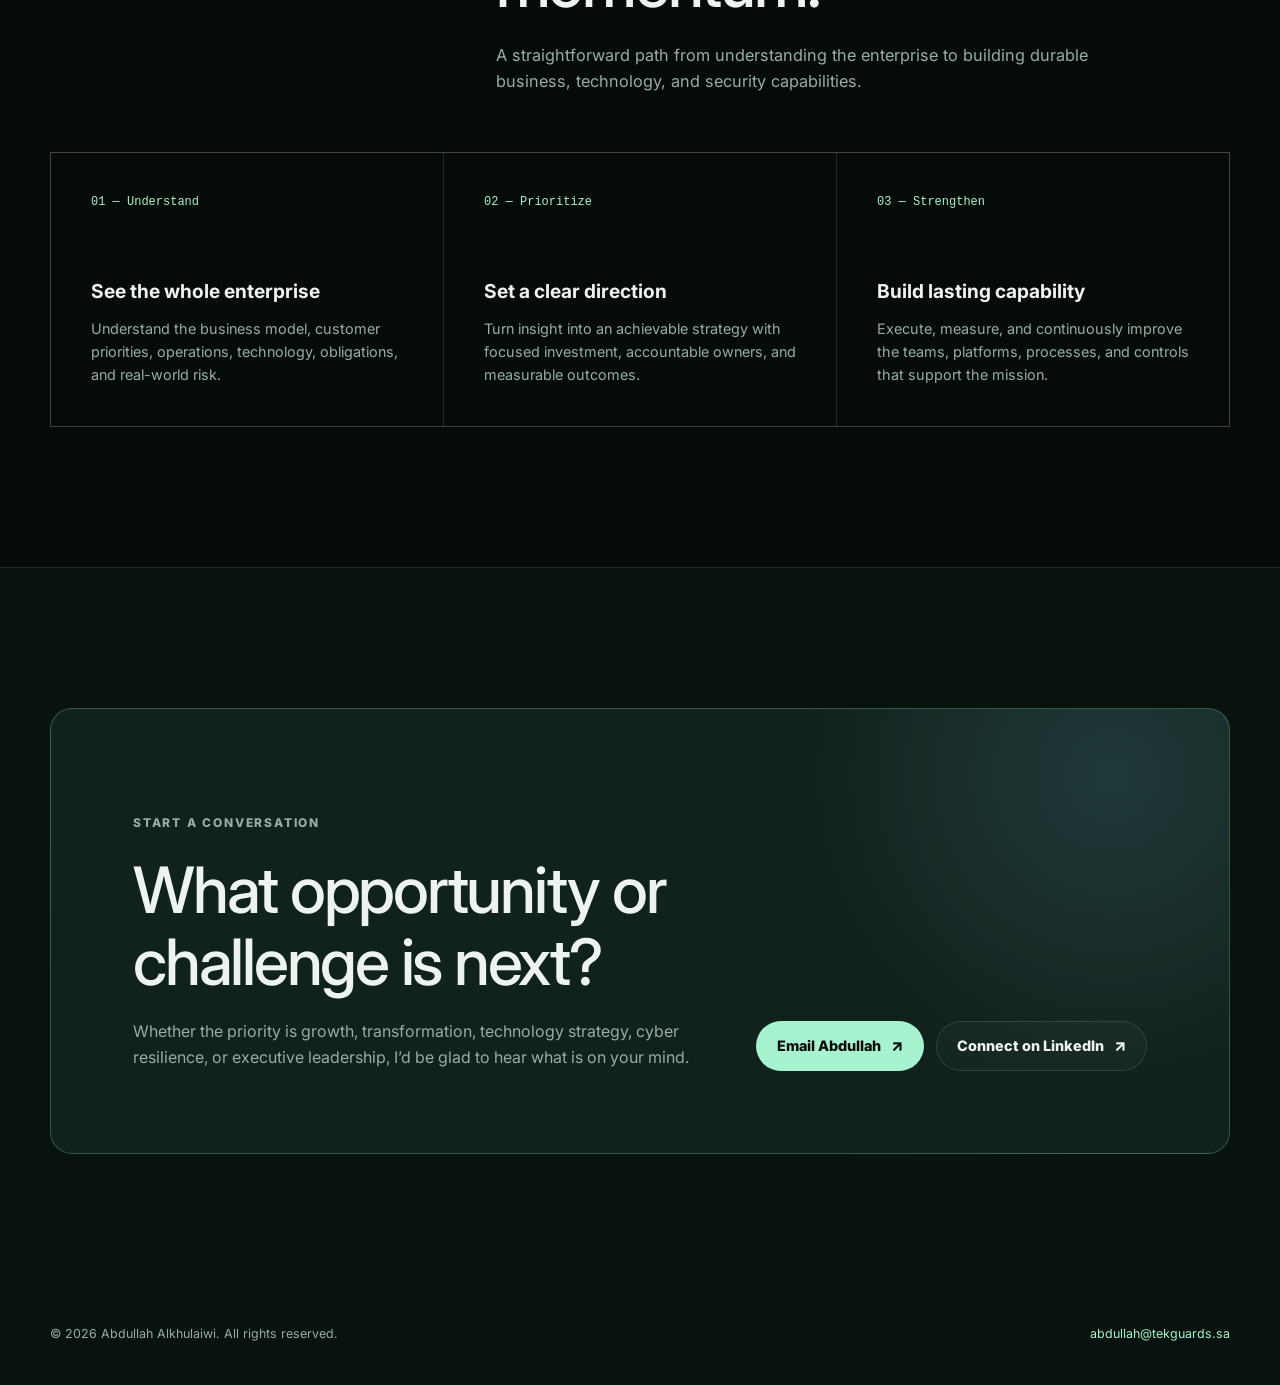
==== commit 9f2630b3: "Add approved portrait design to English and Arabic About sections" ====
--- a/index.html
+++ b/index.html
@@ -23,7 +23,7 @@
   <title>Abdullah Alkhulaiwi | Technology &amp; Cybersecurity Leadership</title>
 
   <link rel="preload" href="fonts/inter-latin.woff2" as="font" type="font/woff2" crossorigin>
-  <link rel="stylesheet" href="styles.css?v=20261004-progress-motion">
+  <link rel="stylesheet" href="styles.css?v=20261005-portrait">
 
   <script type="application/ld+json">
     {
@@ -185,11 +185,14 @@
 
     <section id="about">
       <div class="container about-grid">
-        <div>
-          <h2 class="kicker">About</h2>
+        <div class="about-portrait">
+          <img src="images/abdullah-portrait.png" alt="Portrait of Abdullah Alkhulaiwi" width="1122" height="1402" loading="lazy" decoding="async">
         </div>
         <div class="about-copy">
-          <p>I’m the owner of <a href="https://tekguards.sa" target="_blank" rel="noopener noreferrer">TekGuards</a> in Saudi Arabia and a business partner at <a href="https://kimmell.com" target="_blank" rel="noopener noreferrer">Kimmell Cybersecurity</a> in the United States. My work connects technology strategy, cybersecurity, operations, and growth to help organizations modernize with confidence.</p>
+          <p class="kicker">About</p>
+          <h2 class="about-name">Abdullah Alkhulaiwi</h2>
+          <p class="about-role">Technology &amp; Cybersecurity Leadership</p>
+          <p class="about-intro">I’m the owner of <a href="https://tekguards.sa" target="_blank" rel="noopener noreferrer">TekGuards</a> in Saudi Arabia and a business partner at <a href="https://kimmell.com" target="_blank" rel="noopener noreferrer">Kimmell Cybersecurity</a> in the United States. My work connects technology strategy, cybersecurity, operations, and growth to help organizations modernize with confidence.</p>
           <p>I bring business leadership together with deep experience in managed services, cloud and infrastructure architecture, enterprise platforms, networking, security operations, incident response, SIEM, and endpoint security. I also specialize in NIST SP 800-171, CMMC, and DoD cybersecurity requirements, helping organizations build secure, compliant environments that support the mission.</p>
           <p>My focus is practical transformation. I use automation and artificial intelligence to improve how organizations operate, scale, and make decisions while ensuring technology and cybersecurity remain aligned with business goals.</p>
         </div>
--- a/styles.css
+++ b/styles.css
@@ -592,27 +592,58 @@
 
     .about-grid {
       display: grid;
-      grid-template-columns: 0.7fr 1.3fr;
+      grid-template-columns: 0.9fr 1.3fr;
       gap: 50px;
-      align-items: start;
+      align-items: center;
+    }
+
+    .about-portrait {
+      width: 100%;
+      max-width: 480px;
+      justify-self: center;
+      mask-image: linear-gradient(to bottom, black 80%, transparent),
+        linear-gradient(to right, transparent, black 8%, black 92%, transparent);
+      mask-composite: intersect;
+    }
+
+    .about-portrait img {
+      display: block;
+      width: 100%;
+      height: auto;
     }
 
     .about-copy p {
-      color: #bbc9c2;
-      font-family: inherit;
-      font-size: 1.9rem;
-      font-weight: 400;
-      letter-spacing: -0.02em;
-      line-height: 1.42;
+      color: var(--muted);
+      font-size: 1rem;
+      line-height: 1.75;
     }
 
     .about-copy p + p {
       margin-top: 24px;
-      color: var(--muted);
-      font-family: inherit;
-      font-size: 1rem;
-      letter-spacing: 0;
-      line-height: 1.75;
+    }
+
+    .about-copy .kicker {
+      color: var(--accent);
+      font-size: 0.75rem;
+    }
+
+    .about-name,
+    html[lang="ar-SA"] .about-name {
+      margin-top: 20px;
+      font-size: clamp(2rem, 3.5vw, 3.2rem);
+      line-height: 1.25;
+    }
+
+    .about-copy .about-role {
+      margin-top: 14px;
+      color: var(--accent);
+      font-size: 1.15rem;
+      font-weight: 500;
+    }
+
+    .about-copy .about-intro {
+      color: #bbc9c2;
+      font-size: 1.2rem;
     }
 
     .about-copy a {
@@ -813,8 +844,8 @@
         font-size: 1.5rem;
       }
 
-      .about-copy p {
-        font-size: 1.75rem;
+      .about-portrait {
+        max-width: 360px;
       }
 
       .hero-art {
@@ -918,8 +949,8 @@
         font-size: 1.3rem;
       }
 
-      .about-copy p {
-        font-size: 1.4rem;
+      .about-copy .about-intro {
+        font-size: 1.1rem;
       }
 
       .trust-inner {
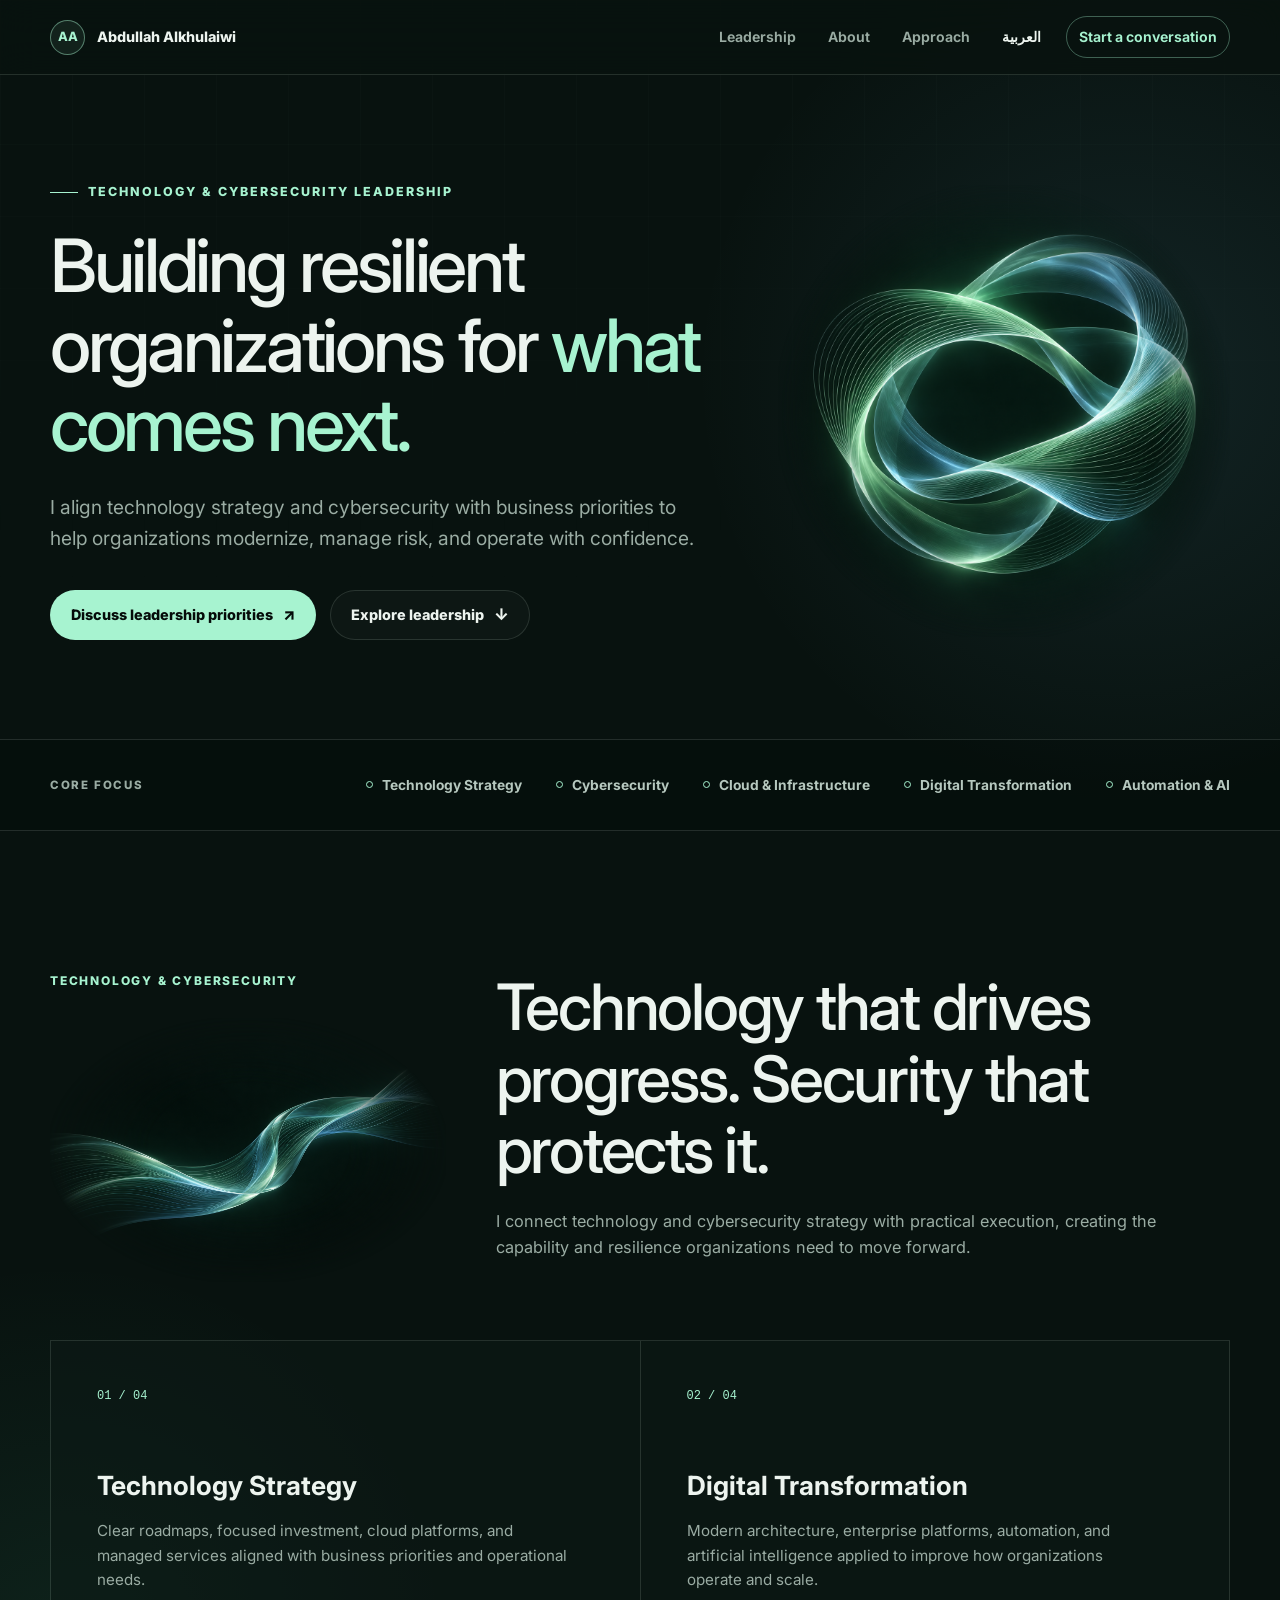
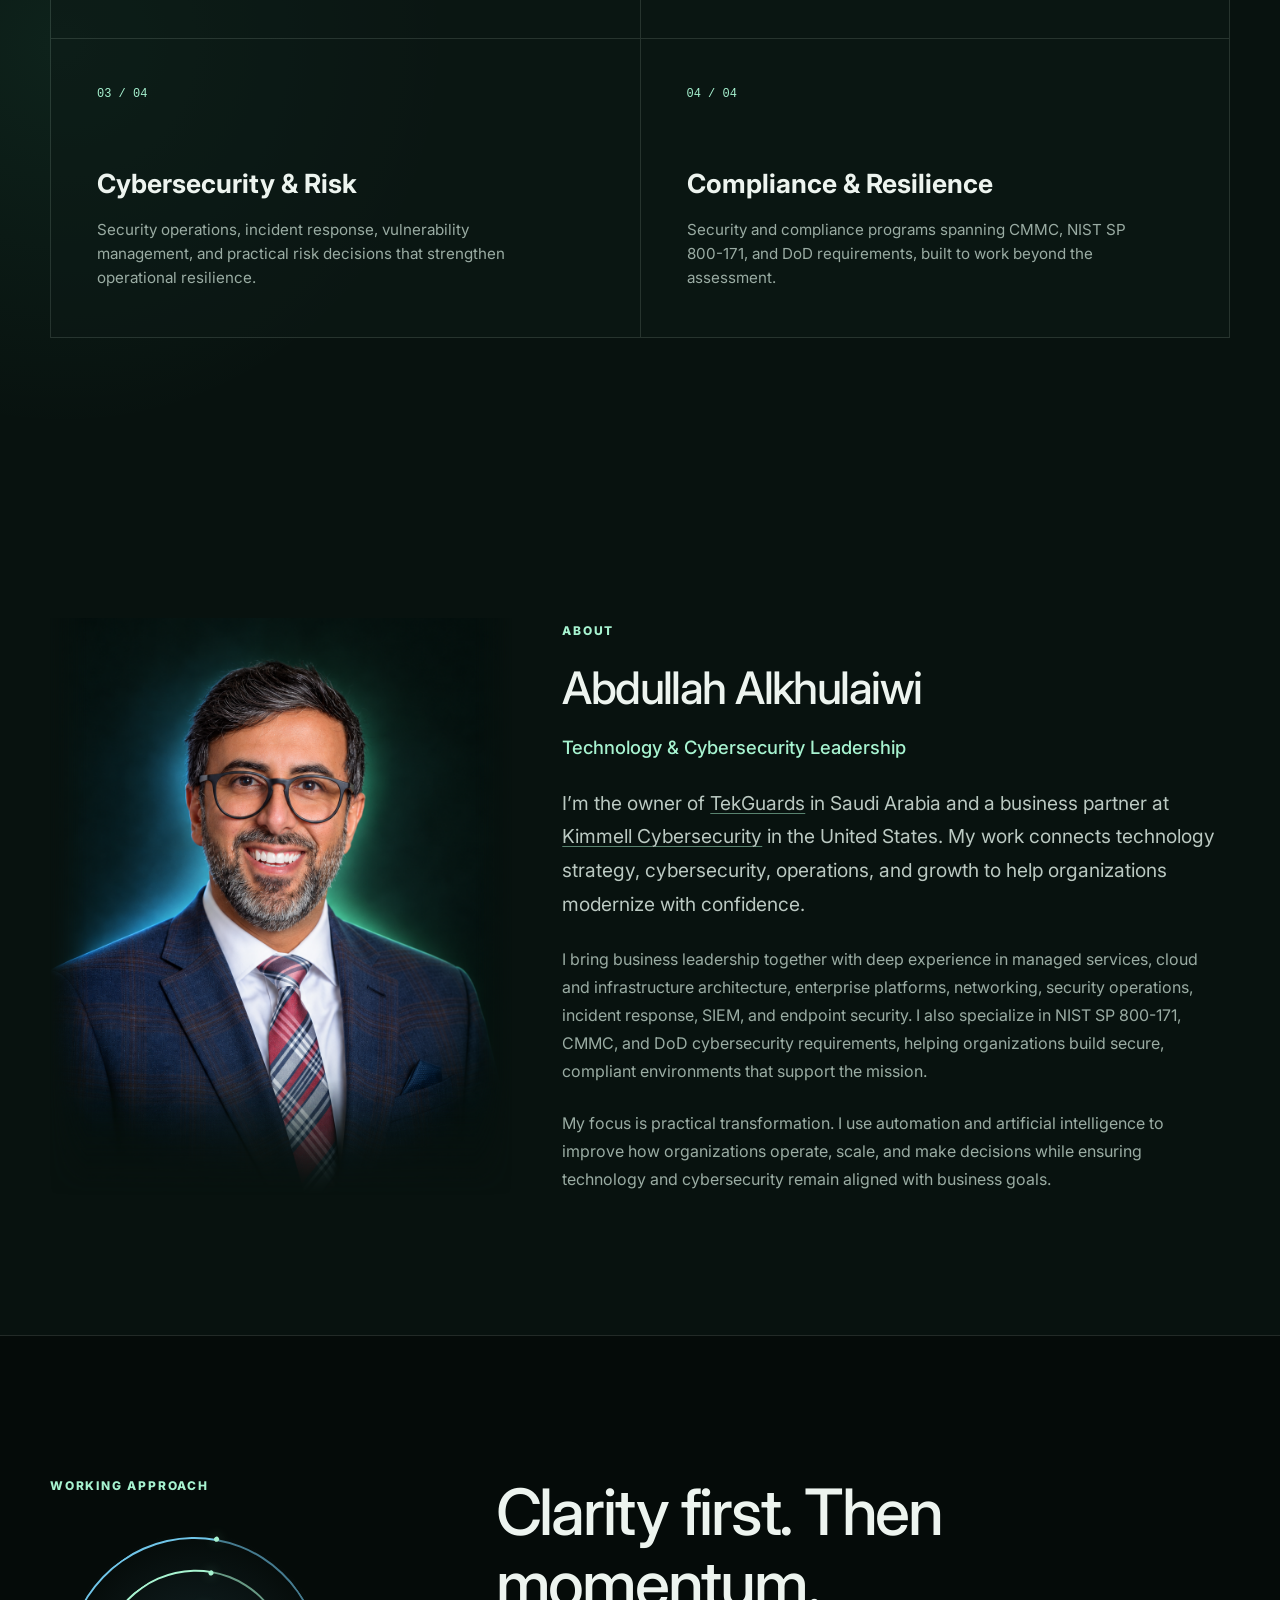
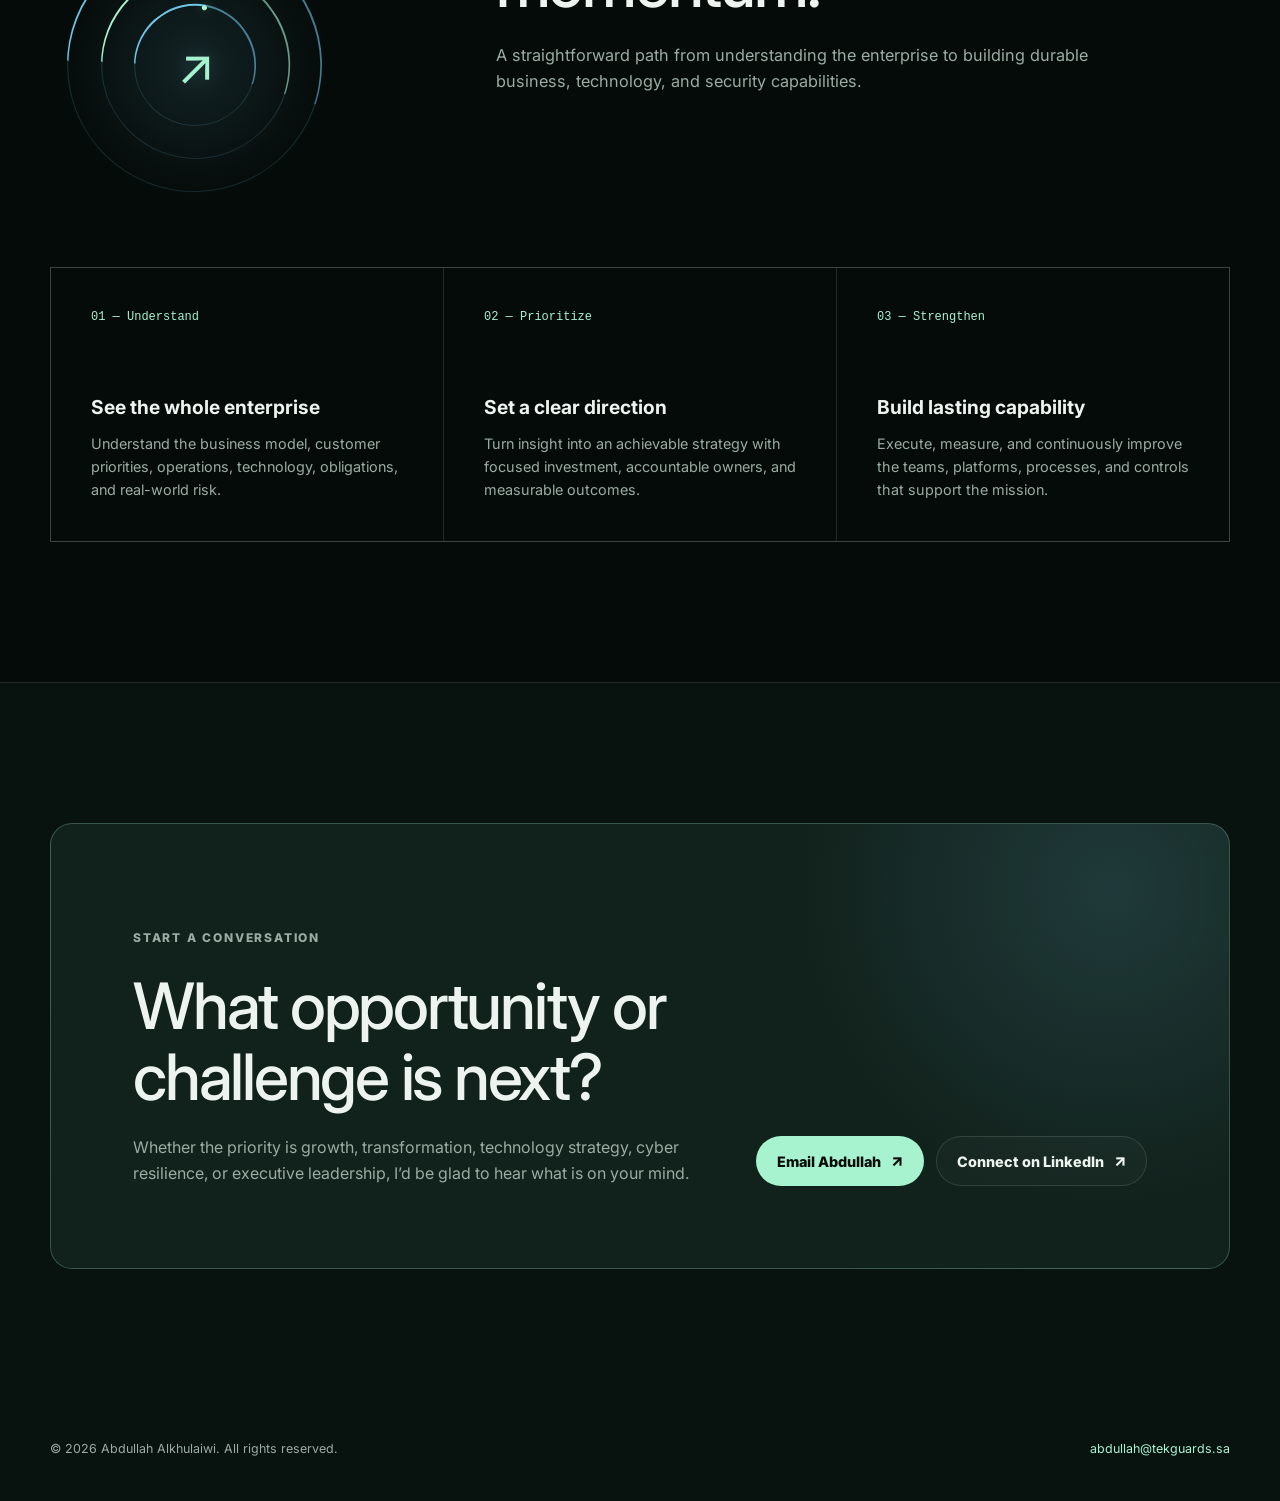
==== commit e6822fc5: "Add animated compass graphic to Working approach in both languages" ====
--- a/index.html
+++ b/index.html
@@ -23,7 +23,7 @@
   <title>Abdullah Alkhulaiwi | Technology &amp; Cybersecurity Leadership</title>
 
   <link rel="preload" href="fonts/inter-latin.woff2" as="font" type="font/woff2" crossorigin>
-  <link rel="stylesheet" href="styles.css?v=20261005-portrait">
+  <link rel="stylesheet" href="styles.css?v=20261005-compass">
 
   <script type="application/ld+json">
     {
@@ -202,7 +202,15 @@
     <section class="approach" id="approach">
       <div class="container">
         <div class="section-heading">
-          <p class="kicker">Working approach</p>
+          <div class="approach-visual">
+            <p class="kicker">Working approach</p>
+            <div class="approach-compass" aria-hidden="true">
+              <span class="compass-ring"></span>
+              <span class="compass-ring"></span>
+              <span class="compass-ring"></span>
+              <span class="compass-direction">↗</span>
+            </div>
+          </div>
           <div>
             <h2>Clarity first. Then momentum.</h2>
             <p class="section-intro">A straightforward path from understanding the enterprise to building durable business, technology, and security capabilities.</p>
--- a/styles.css
+++ b/styles.css
@@ -868,6 +868,10 @@
         justify-self: center;
       }
 
+      .approach-visual {
+        display: contents;
+      }
+
       .steps {
         grid-template-columns: 1fr;
       }
@@ -1013,3 +1017,68 @@
         transition-duration: 0.01ms !important;
       }
     }
+
+/* Working approach: direction and clarity. */
+.approach-compass {
+  position: relative;
+  display: grid;
+  place-items: center;
+  width: min(100%, 290px);
+  aspect-ratio: 1;
+  margin-top: 24px;
+  background: radial-gradient(circle, rgba(112,197,232,0.13), transparent 65%);
+}
+.compass-ring {
+  position: absolute;
+  width: 88%;
+  aspect-ratio: 1;
+  border: 1px solid rgba(112,197,232,0.16);
+  border-top: 2px solid var(--blue);
+  border-right: 2px solid rgba(112,197,232,0.6);
+  border-radius: 50%;
+  transform: rotate(-35deg);
+  animation: compass-drift 12s ease-in-out infinite alternate;
+}
+.compass-ring:nth-child(2) {
+  width: 65%;
+  border-top-color: var(--accent);
+  border-right-color: rgba(167,243,208,0.6);
+  animation-delay: -4s;
+}
+.compass-ring:nth-child(3) {
+  width: 42%;
+  animation-delay: -8s;
+}
+.compass-ring::after {
+  content: "";
+  position: absolute;
+  top: 13%;
+  right: 13%;
+  width: 5px;
+  height: 5px;
+  background: var(--accent);
+  border-radius: 50%;
+  box-shadow: 0 0 12px rgba(167,243,208,0.45);
+}
+.compass-direction {
+  color: var(--accent);
+  font-size: 3.2rem;
+  line-height: 1;
+  font-family: var(--font-latin);
+  text-shadow: 0 0 22px rgba(167,243,208,0.2);
+}
+@keyframes compass-drift {
+  from { transform: rotate(-35deg); }
+  to { transform: rotate(15deg); }
+}
+@media (max-width: 900px) {
+ .approach-compass {
+   order: 1;
+   justify-self: center;
+   width: min(100%, 240px);
+   margin-top: 10px;
+ }
+}
+@media (prefers-reduced-motion: reduce) {
+ .compass-ring { animation: none; }
+}
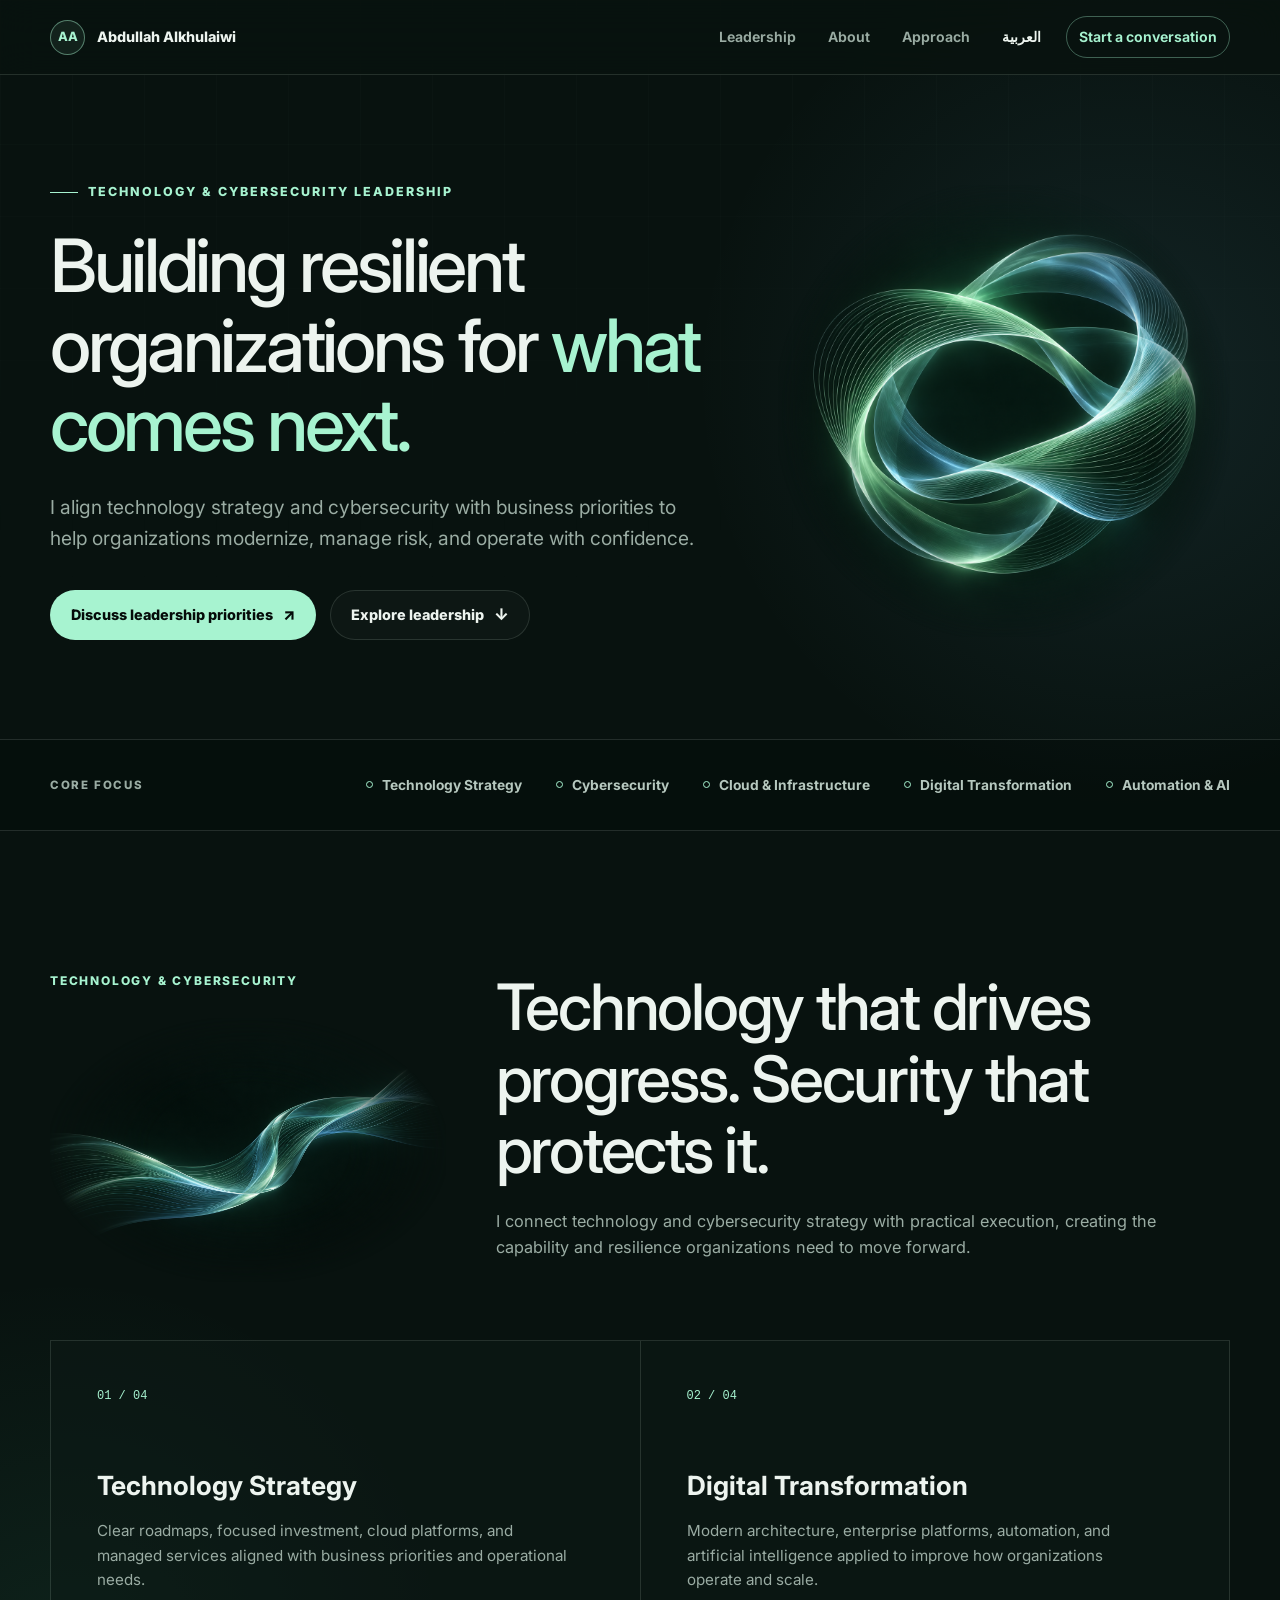
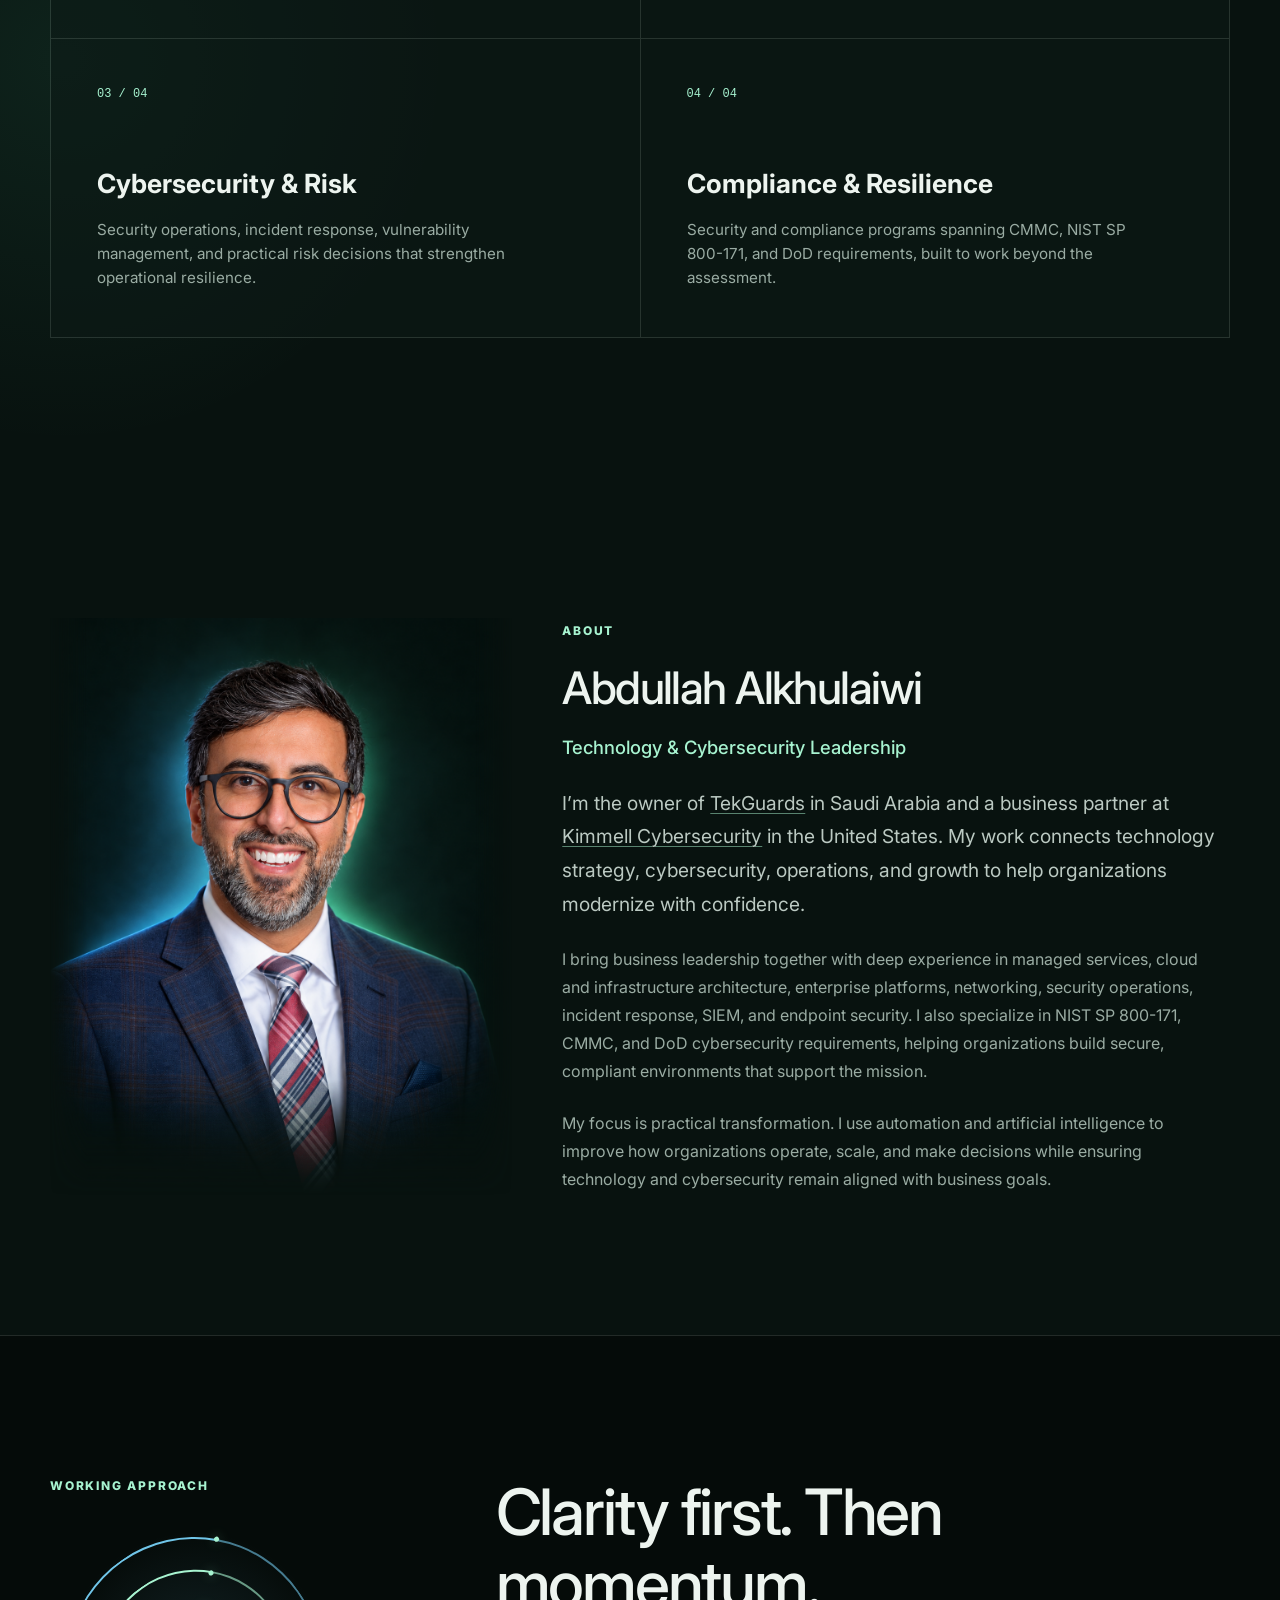
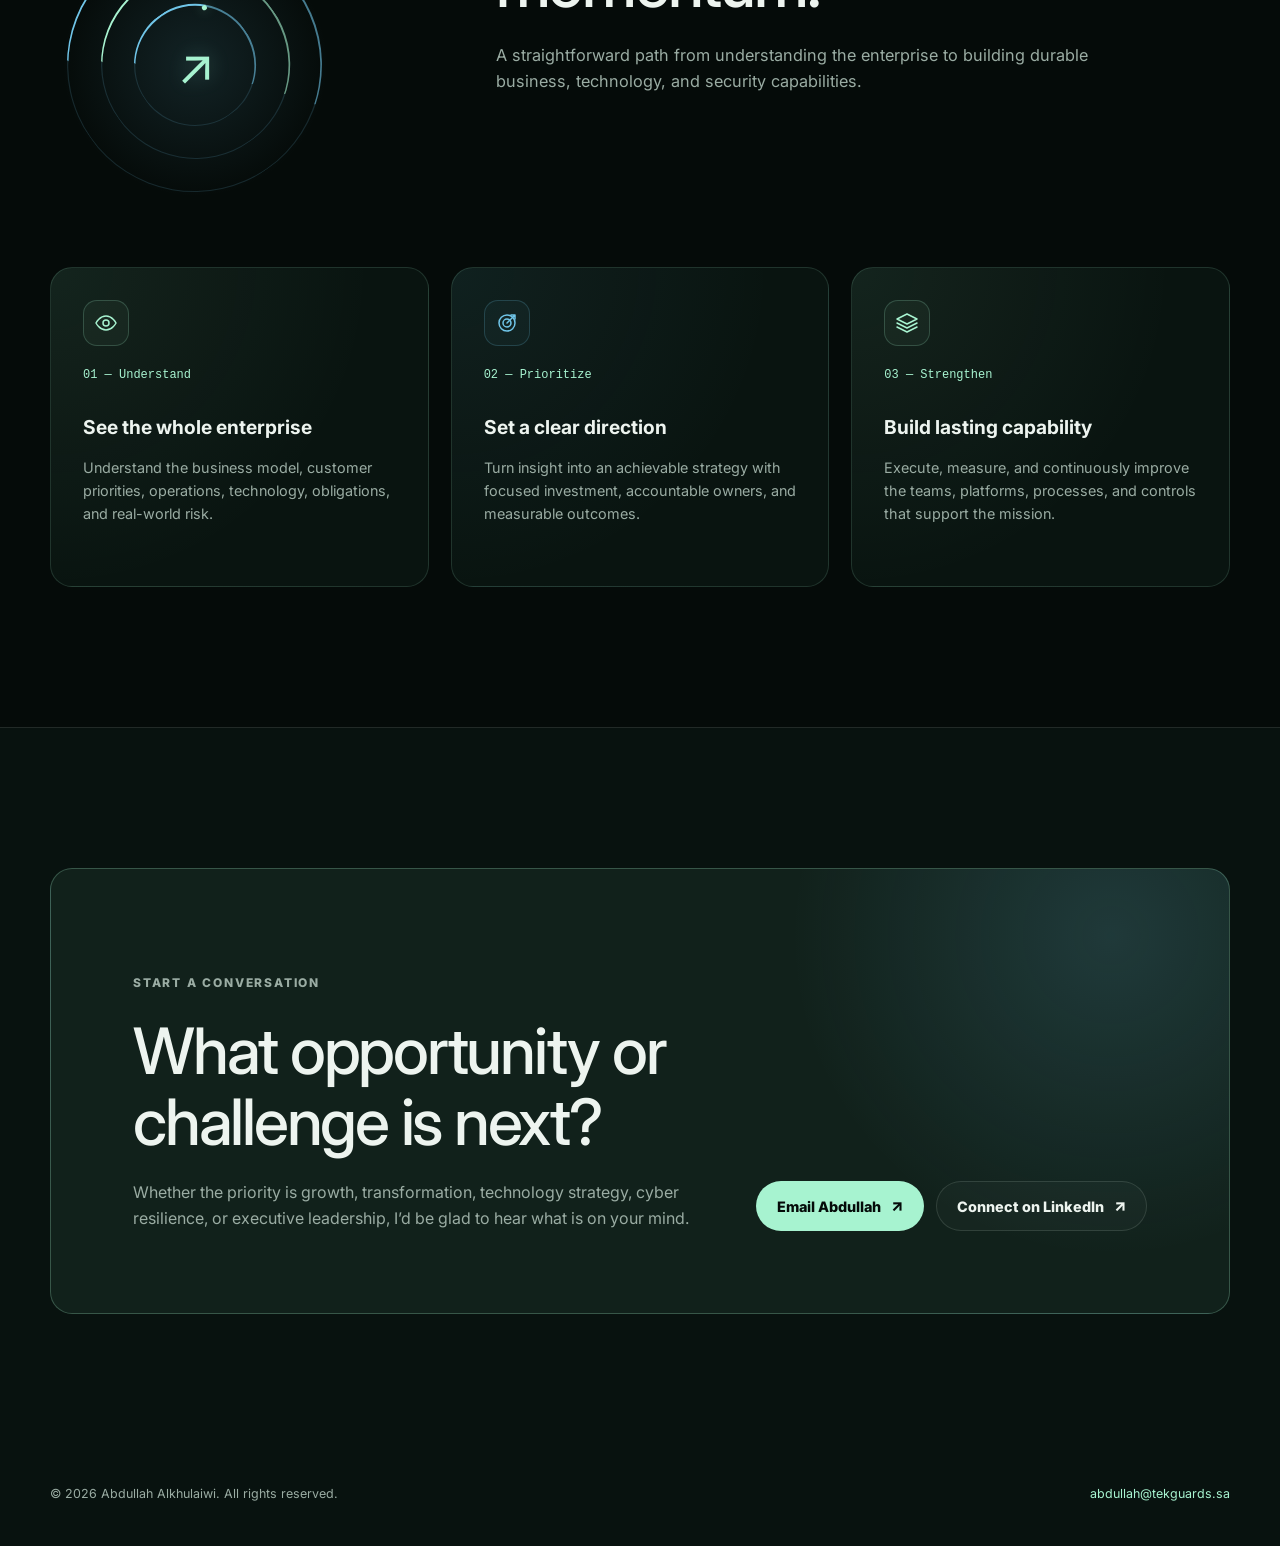
==== commit 419bef8c: "Refresh Working approach cards with rounded styling and icons" ====
--- a/index.html
+++ b/index.html
@@ -23,7 +23,7 @@
   <title>Abdullah Alkhulaiwi | Technology &amp; Cybersecurity Leadership</title>
 
   <link rel="preload" href="fonts/inter-latin.woff2" as="font" type="font/woff2" crossorigin>
-  <link rel="stylesheet" href="styles.css?v=20261005-compass">
+  <link rel="stylesheet" href="styles.css?v=20261005-cards">
 
   <script type="application/ld+json">
     {
@@ -219,16 +219,19 @@
 
         <div class="steps">
           <article class="step">
+            <div class="step-icon" aria-hidden="true"><svg viewBox="0 0 24 24" fill="none" stroke="currentColor" stroke-width="1.5" stroke-linecap="round" stroke-linejoin="round"><path d="M2 12s3.5-7 10-7 10 7 10 7-3.5 7-10 7S2 12 2 12Z"/><circle cx="12" cy="12" r="3"/></svg></div>
             <span>01 — Understand</span>
             <h3>See the whole enterprise</h3>
             <p>Understand the business model, customer priorities, operations, technology, obligations, and real-world risk.</p>
           </article>
           <article class="step">
+            <div class="step-icon" aria-hidden="true"><svg viewBox="0 0 24 24" fill="none" stroke="currentColor" stroke-width="1.5" stroke-linecap="round" stroke-linejoin="round"><circle cx="12" cy="12" r="8"/><circle cx="12" cy="12" r="4"/><path d="m12 12 8-8M16 4h4v4"/></svg></div>
             <span>02 — Prioritize</span>
             <h3>Set a clear direction</h3>
             <p>Turn insight into an achievable strategy with focused investment, accountable owners, and measurable outcomes.</p>
           </article>
           <article class="step">
+            <div class="step-icon" aria-hidden="true"><svg viewBox="0 0 24 24" fill="none" stroke="currentColor" stroke-width="1.5" stroke-linecap="round" stroke-linejoin="round"><path d="m12 3 10 5-10 5L2 8l10-5ZM2 12l10 5 10-5M2 16l10 5 10-5"/></svg></div>
             <span>03 — Strengthen</span>
             <h3>Build lasting capability</h3>
             <p>Execute, measure, and continuously improve the teams, platforms, processes, and controls that support the mission.</p>
--- a/styles.css
+++ b/styles.css
@@ -668,27 +668,30 @@
     .steps {
       display: grid;
       grid-template-columns: repeat(3, 1fr);
-      gap: 1px;
-      background: var(--line);
-      border: 1px solid var(--line);
+      gap: 22px;
+      background: transparent;
+      border: 0;
     }
 
     .step {
-      min-height: 250px;
-      padding: clamp(26px, 3.5vw, 40px);
-      background: var(--bg-deep);
+      min-height: 320px;
+      padding: 32px;
+      border: 1px solid rgba(167, 243, 208, 0.14);
+      border-radius: 22px;
+      background: radial-gradient(circle at 0 0, rgba(167, 243, 208, 0.07), transparent 65%), #091410;
+      transition: transform 220ms ease, border-color 220ms ease, box-shadow 220ms ease;
     }
 
     .step span {
       display: block;
-      margin-bottom: 64px;
+      margin-bottom: 26px;
       color: var(--accent);
       font-family: ui-monospace, "SFMono-Regular", Consolas, monospace;
       font-size: 0.75rem;
     }
 
     .step h3 {
-      margin-bottom: 10px;
+      margin-bottom: 14px;
       font-size: 1.2rem;
     }
 
@@ -881,7 +884,7 @@
       }
 
       .step span {
-        margin-bottom: 34px;
+        margin-bottom: 26px;
       }
 
       .contact-card {
@@ -1082,3 +1085,33 @@
 @media (prefers-reduced-motion: reduce) {
  .compass-ring { animation: none; }
 }
+
+.step:nth-child(2) {
+  background: radial-gradient(circle at 0 0, rgba(112,197,232,0.07), transparent 65%), #091410;
+}
+.step:hover {
+  transform: translateY(-5px);
+  border-color: rgba(167,243,208,0.35);
+  box-shadow: 0 16px 36px rgba(0,0,0,0.2);
+}
+.step-icon {
+  display: grid;
+  place-items: center;
+  width: 46px;
+  height: 46px;
+  margin-bottom: 20px;
+  border: 1px solid rgba(167,243,208,0.2);
+  border-radius: 14px;
+  color: var(--accent);
+  background: rgba(167,243,208,0.04);
+}
+.step:nth-child(2) .step-icon {
+ color: var(--blue);
+ border-color: rgba(112,197,232,0.2);
+ background: rgba(112,197,232,0.04);
+}
+.step-icon svg { width: 24px; height: 24px; }
+
+@media (prefers-reduced-motion: reduce) {
+  .step:hover { transform: none; }
+}
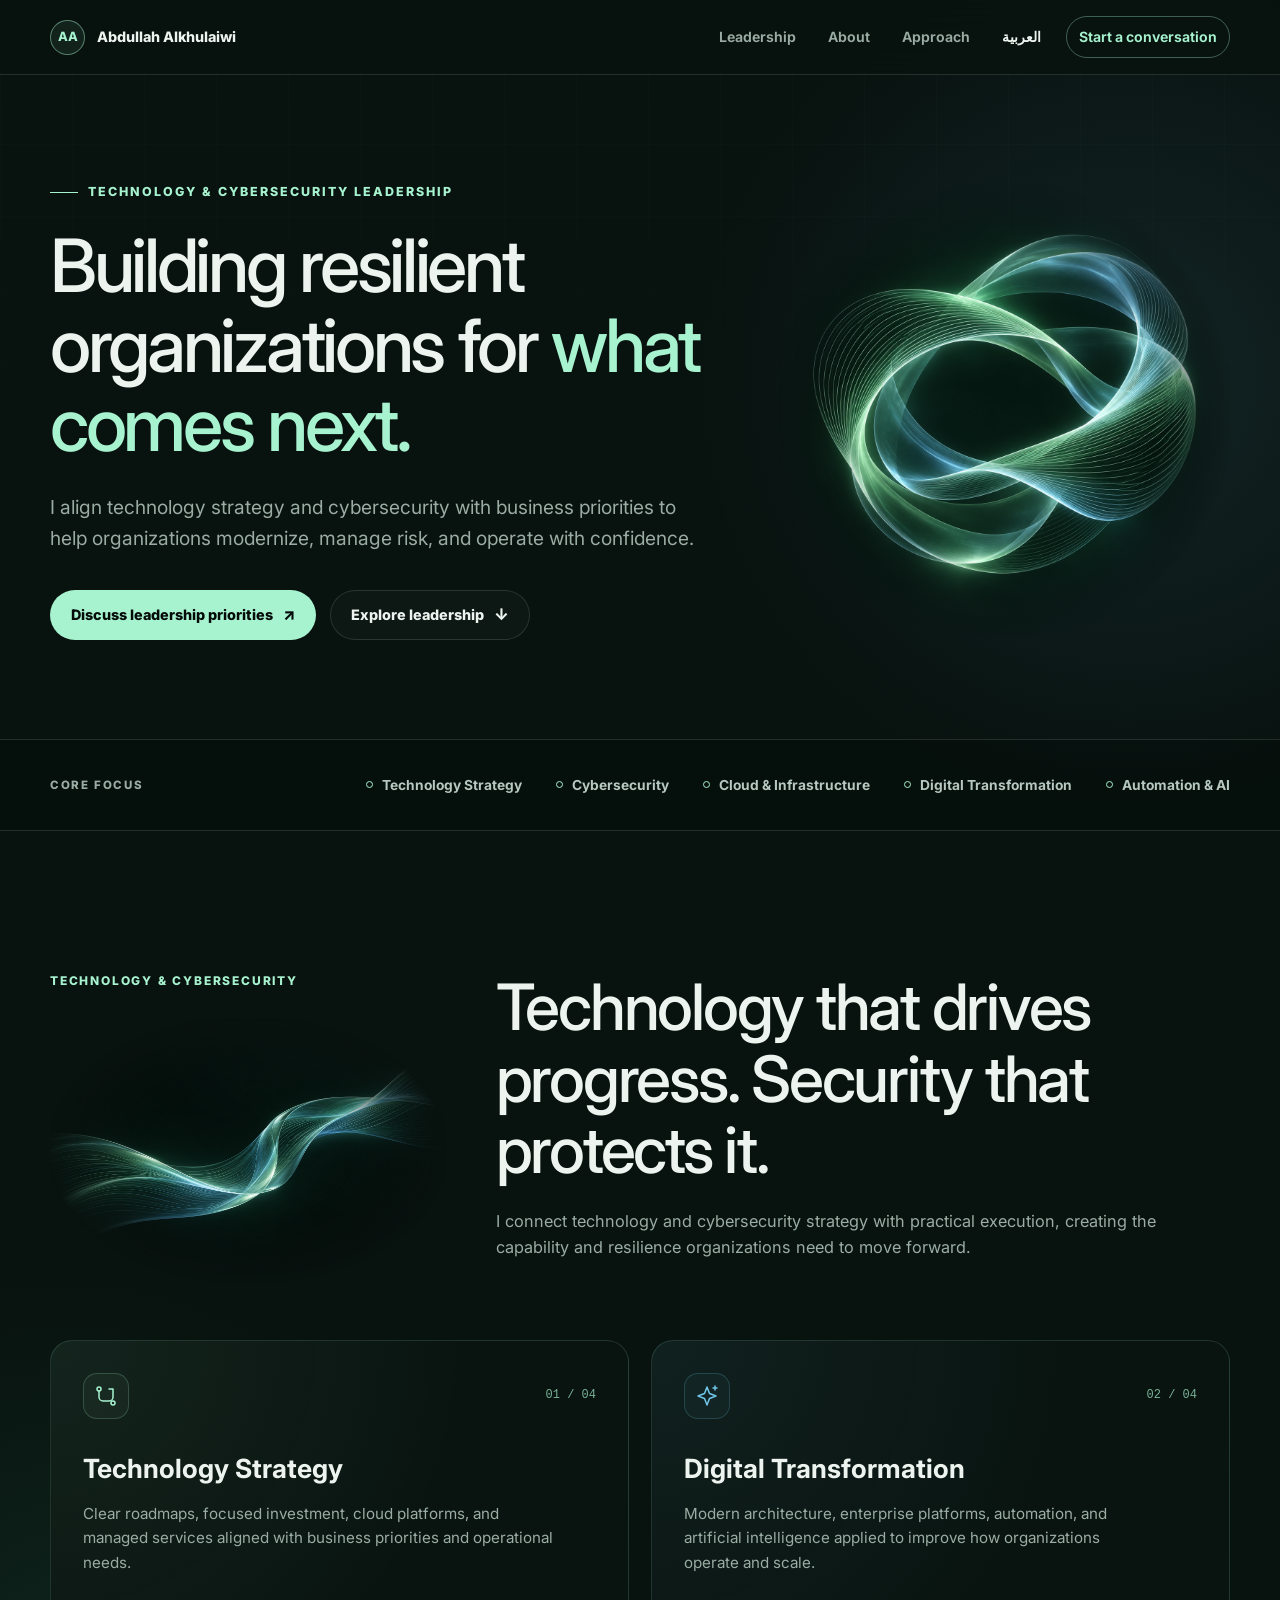
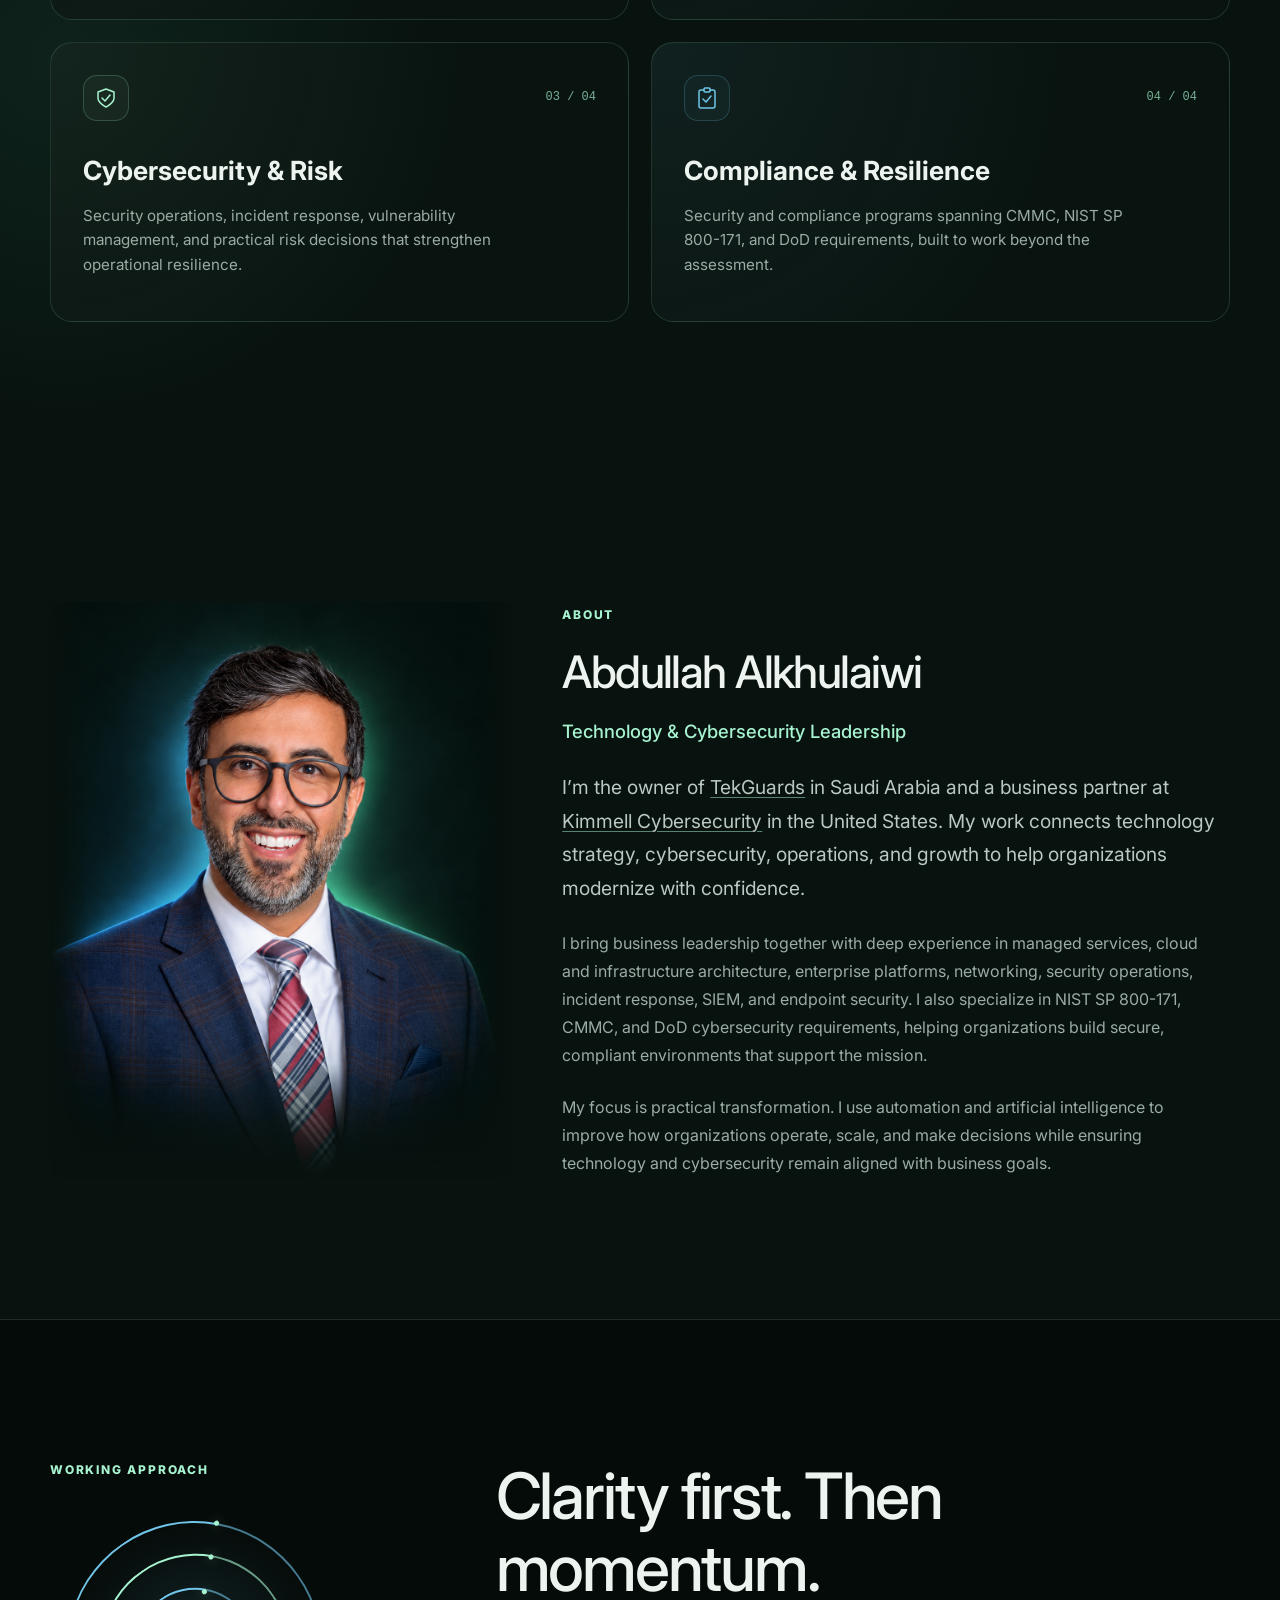
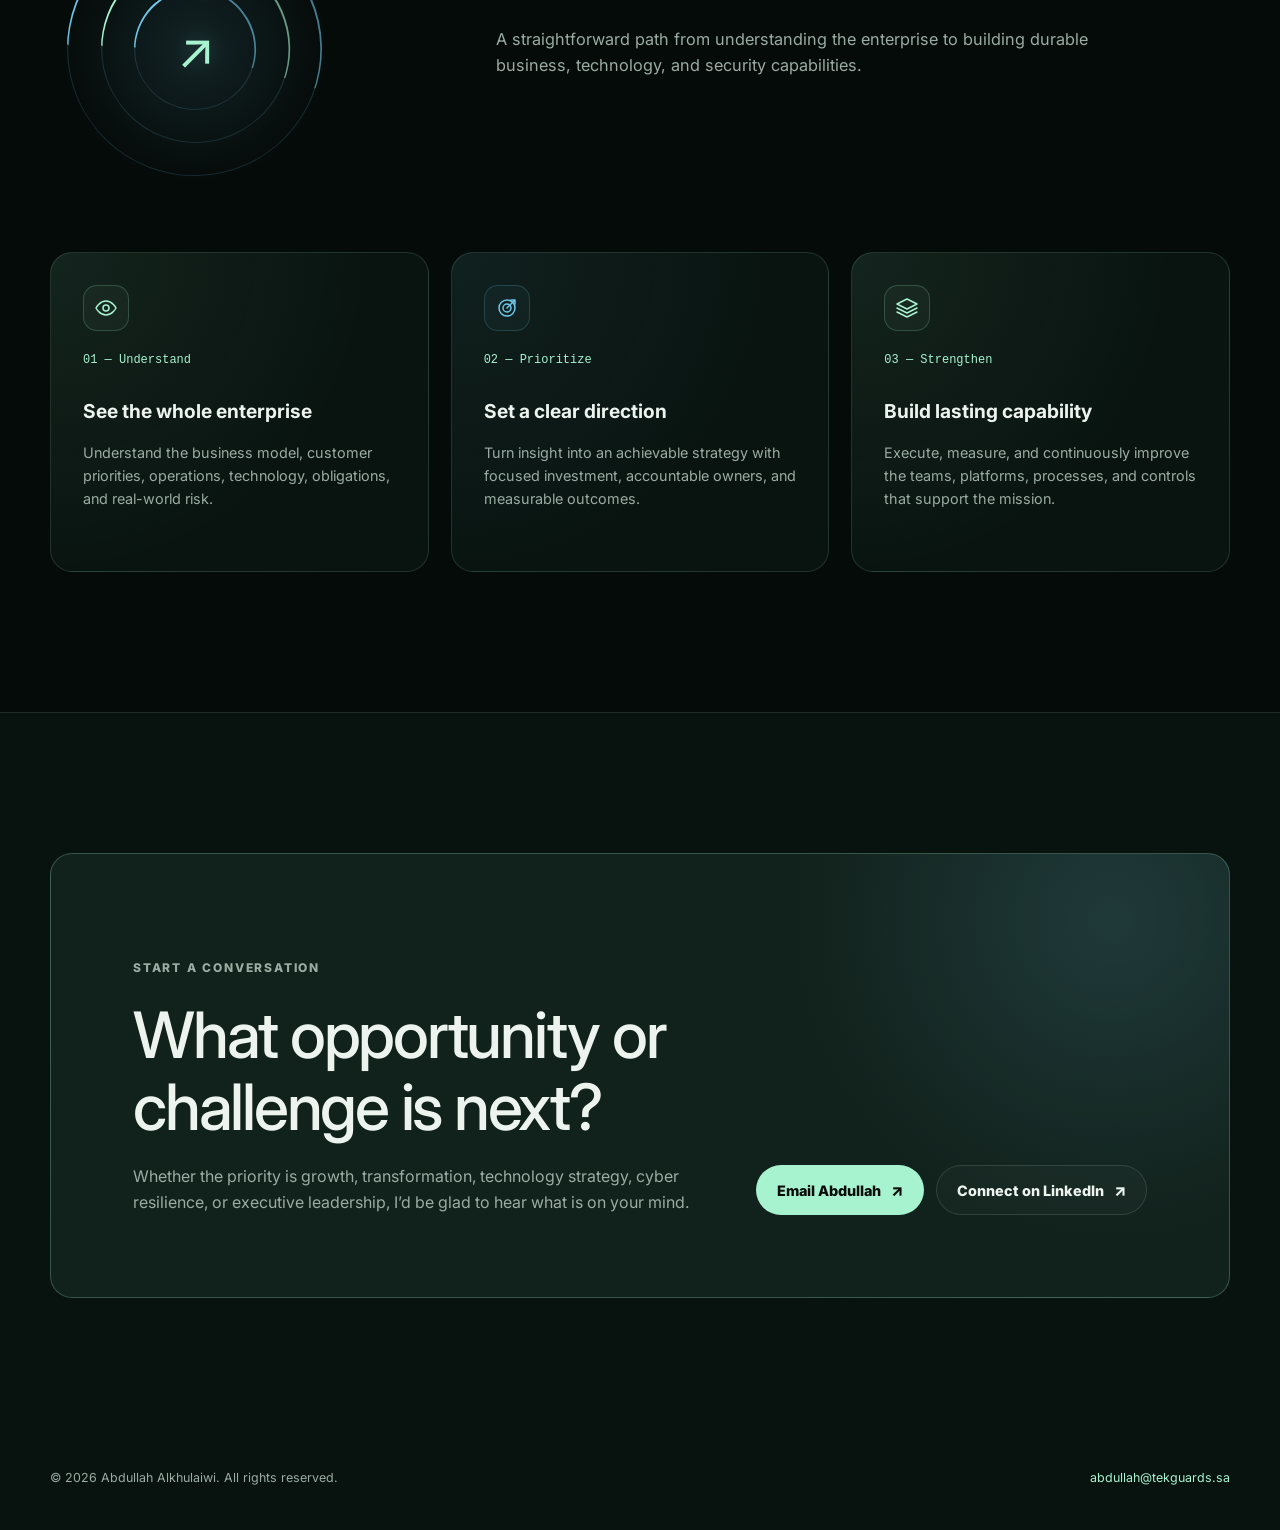
==== commit 76ca62ab: "Refresh capability cards with rounded styling and icons" ====
--- a/index.html
+++ b/index.html
@@ -23,7 +23,7 @@
   <title>Abdullah Alkhulaiwi | Technology &amp; Cybersecurity Leadership</title>
 
   <link rel="preload" href="fonts/inter-latin.woff2" as="font" type="font/woff2" crossorigin>
-  <link rel="stylesheet" href="styles.css?v=20261005-cards">
+  <link rel="stylesheet" href="styles.css?v=20261005-capabilities">
 
   <script type="application/ld+json">
     {
@@ -160,22 +160,34 @@
 
         <div class="capability-grid">
           <article class="capability">
-            <span class="capability-number">01 / 04</span>
+            <div class="capability-meta">
+              <div class="capability-icon" aria-hidden="true"><svg viewBox="0 0 24 24" fill="none" stroke="currentColor" stroke-width="1.5" stroke-linecap="round" stroke-linejoin="round"><circle cx="5" cy="5" r="2"/><circle cx="19" cy="19" r="2"/><path d="M5 7v6a4 4 0 0 0 4 4h6a4 4 0 0 0 4-4V5M15 5h4v4"/></svg></div>
+              <span class="capability-number">01 / 04</span>
+            </div>
             <h3>Technology Strategy</h3>
             <p>Clear roadmaps, focused investment, cloud platforms, and managed services aligned with business priorities and operational needs.</p>
           </article>
           <article class="capability">
-            <span class="capability-number">02 / 04</span>
+            <div class="capability-meta">
+              <div class="capability-icon" aria-hidden="true"><svg viewBox="0 0 24 24" fill="none" stroke="currentColor" stroke-width="1.5" stroke-linecap="round" stroke-linejoin="round"><path d="m12 3 2.5 6.5L21 12l-6.5 2.5L12 21l-2.5-6.5L3 12l6.5-2.5L12 3ZM20 2v4M18 4h4"/></svg></div>
+              <span class="capability-number">02 / 04</span>
+            </div>
             <h3>Digital Transformation</h3>
             <p>Modern architecture, enterprise platforms, automation, and artificial intelligence applied to improve how organizations operate and scale.</p>
           </article>
           <article class="capability">
-            <span class="capability-number">03 / 04</span>
+            <div class="capability-meta">
+              <div class="capability-icon" aria-hidden="true"><svg viewBox="0 0 24 24" fill="none" stroke="currentColor" stroke-width="1.5" stroke-linecap="round" stroke-linejoin="round"><path d="m12 3 8 3v6c0 5-8 9-8 9s-8-4-8-9V6l8-3Z"/><path d="m8 12 3 3 5-6"/></svg></div>
+              <span class="capability-number">03 / 04</span>
+            </div>
             <h3>Cybersecurity &amp; Risk</h3>
             <p>Security operations, incident response, vulnerability management, and practical risk decisions that strengthen operational resilience.</p>
           </article>
           <article class="capability">
-            <span class="capability-number">04 / 04</span>
+            <div class="capability-meta">
+              <div class="capability-icon" aria-hidden="true"><svg viewBox="0 0 24 24" fill="none" stroke="currentColor" stroke-width="1.5" stroke-linecap="round" stroke-linejoin="round"><path d="M9 4H6a2 2 0 0 0-2 2v14a2 2 0 0 0 2 2h12a2 2 0 0 0 2-2V6a2 2 0 0 0-2-2h-3"/><rect x="9" y="2" width="6" height="4" rx="1"/><path d="m8 13 3 3 5-6"/></svg></div>
+              <span class="capability-number">04 / 04</span>
+            </div>
             <h3>Compliance &amp; Resilience</h3>
             <p>Security and compliance programs spanning CMMC, NIST SP 800-171, and DoD requirements, built to work beyond the assessment.</p>
           </article>
--- a/styles.css
+++ b/styles.css
@@ -552,27 +552,30 @@
     .capability-grid {
       display: grid;
       grid-template-columns: repeat(2, 1fr);
-      border-top: 1px solid var(--line);
-      border-left: 1px solid var(--line);
+      gap: 22px;
+      border: 0;
     }
 
     .capability {
       position: relative;
-      min-height: 290px;
-      padding: clamp(28px, 4vw, 46px);
-      border-right: 1px solid var(--line);
-      border-bottom: 1px solid var(--line);
-      background: rgba(13, 26, 22, 0.55);
-      transition: background 200ms ease;
+      min-height: 280px;
+      padding: 32px;
+      border: 1px solid rgba(167, 243, 208, 0.14);
+      border-radius: 22px;
+      background: radial-gradient(circle at 0 0, rgba(167, 243, 208, 0.07), transparent 65%), #091410;
+      transition: transform 220ms ease, border-color 220ms ease, box-shadow 220ms ease;
     }
 
     .capability:hover {
-      background: rgba(17, 33, 27, 0.92);
+      transform: translateY(-5px);
+      border-color: rgba(167, 243, 208, 0.35);
+      box-shadow: 0 16px 36px rgba(0, 0, 0, 0.2);
     }
 
     .capability-number {
       display: block;
-      margin-bottom: 58px;
+      margin: 0;
+      opacity: 0.7;
       color: var(--accent);
       font-family: ui-monospace, "SFMono-Regular", Consolas, monospace;
       font-size: 0.75rem;
@@ -978,8 +981,8 @@
         min-height: auto;
       }
 
-      .capability-number {
-        margin-bottom: 38px;
+      .capability {
+        padding: 28px;
       }
 
       .footer-inner {
@@ -1115,3 +1118,22 @@
 @media (prefers-reduced-motion: reduce) {
   .step:hover { transform: none; }
 }
+
+/* Capability card icons and accents. */
+.capability:nth-child(2), .capability:nth-child(4) {
+  background: radial-gradient(circle at 0 0, rgba(112, 197, 232, 0.07), transparent 65%), #091410;
+}
+.capability-meta { display:flex;align-items:center;justify-content:space-between;gap:20px;margin-bottom:28px; }
+.capability .capability-number { margin:0;opacity:0.7; }
+.capability-icon {
+  display:grid;place-items:center;width:46px;height:46px;
+  border:1px solid rgba(167,243,208,0.2);border-radius:14px;
+  color:var(--accent);background:rgba(167,243,208,0.04);
+}
+.capability:nth-child(even) .capability-icon {
+  color:var(--blue);border-color:rgba(112,197,232,0.2);background:rgba(112,197,232,0.04);
+}
+.capability-icon svg {width:24px;height:24px;}
+@media (prefers-reduced-motion: reduce) {
+  .capability:hover { transform: none; }
+}
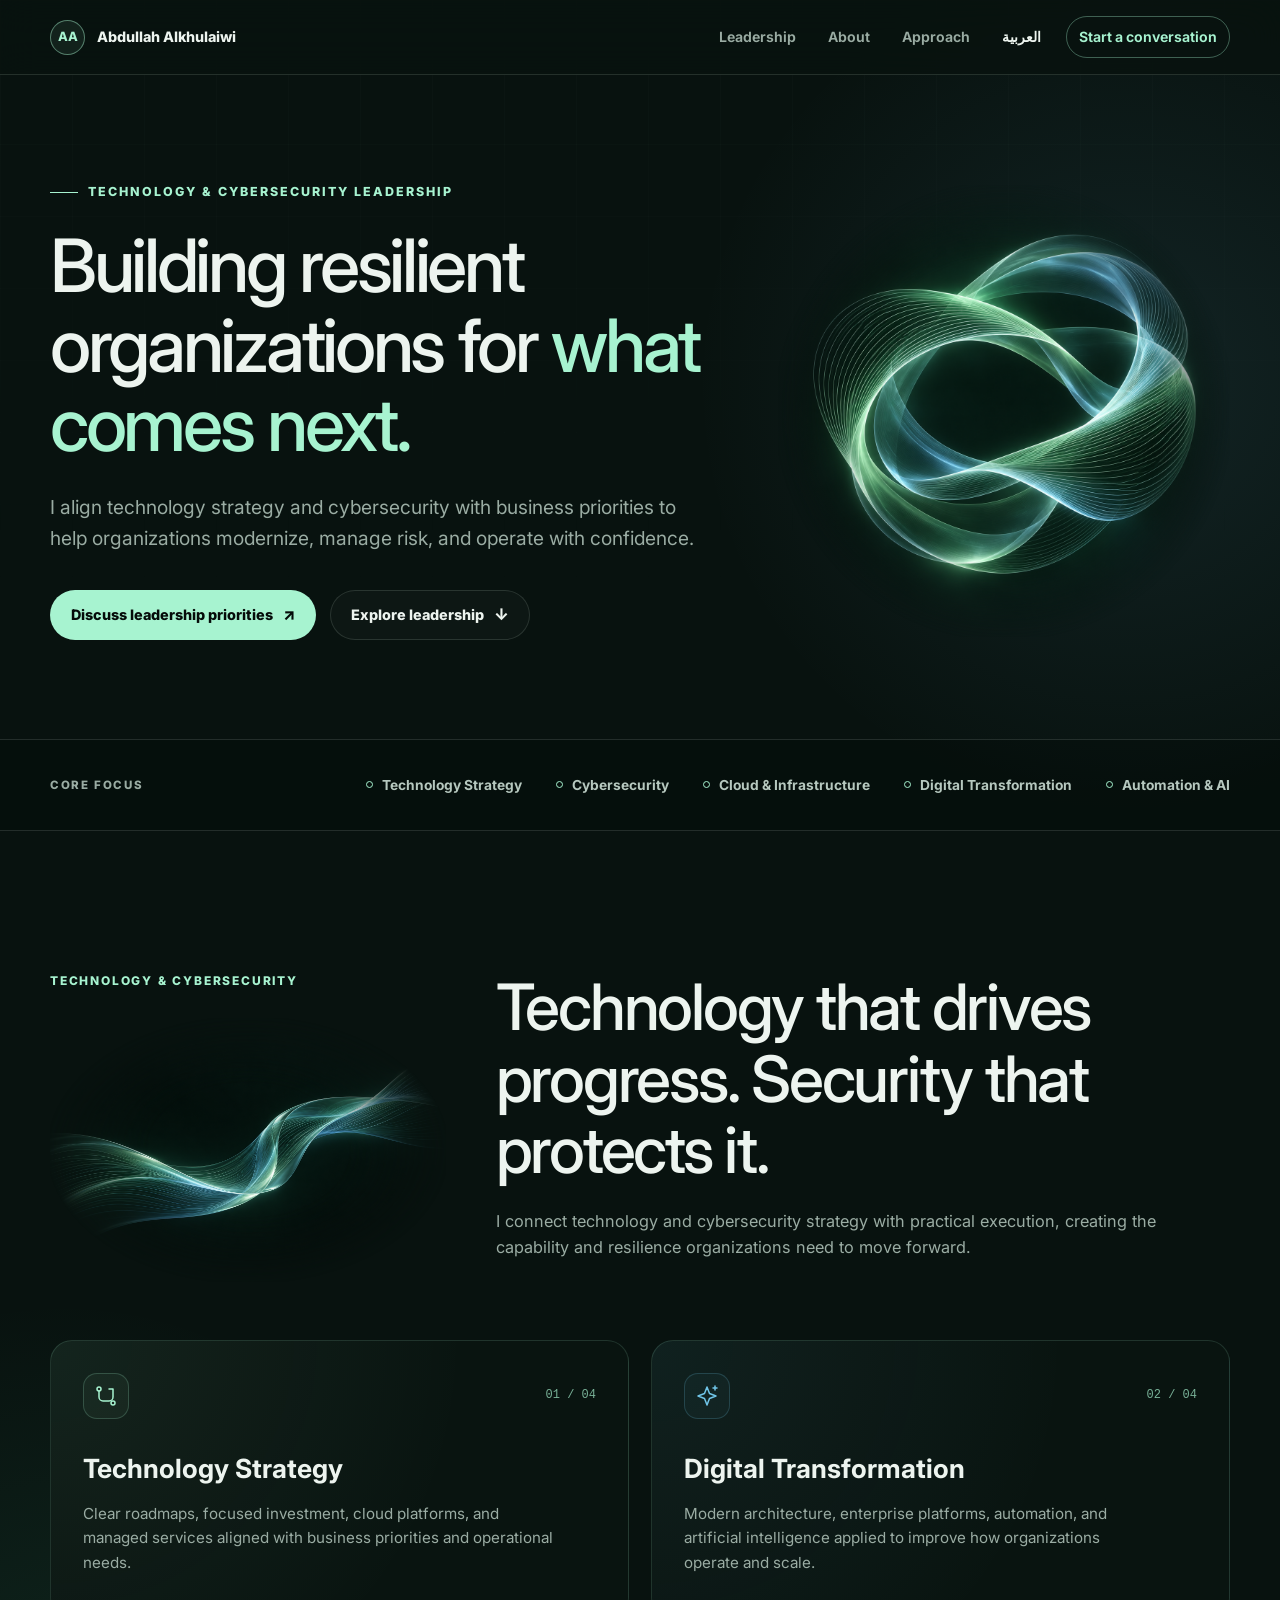
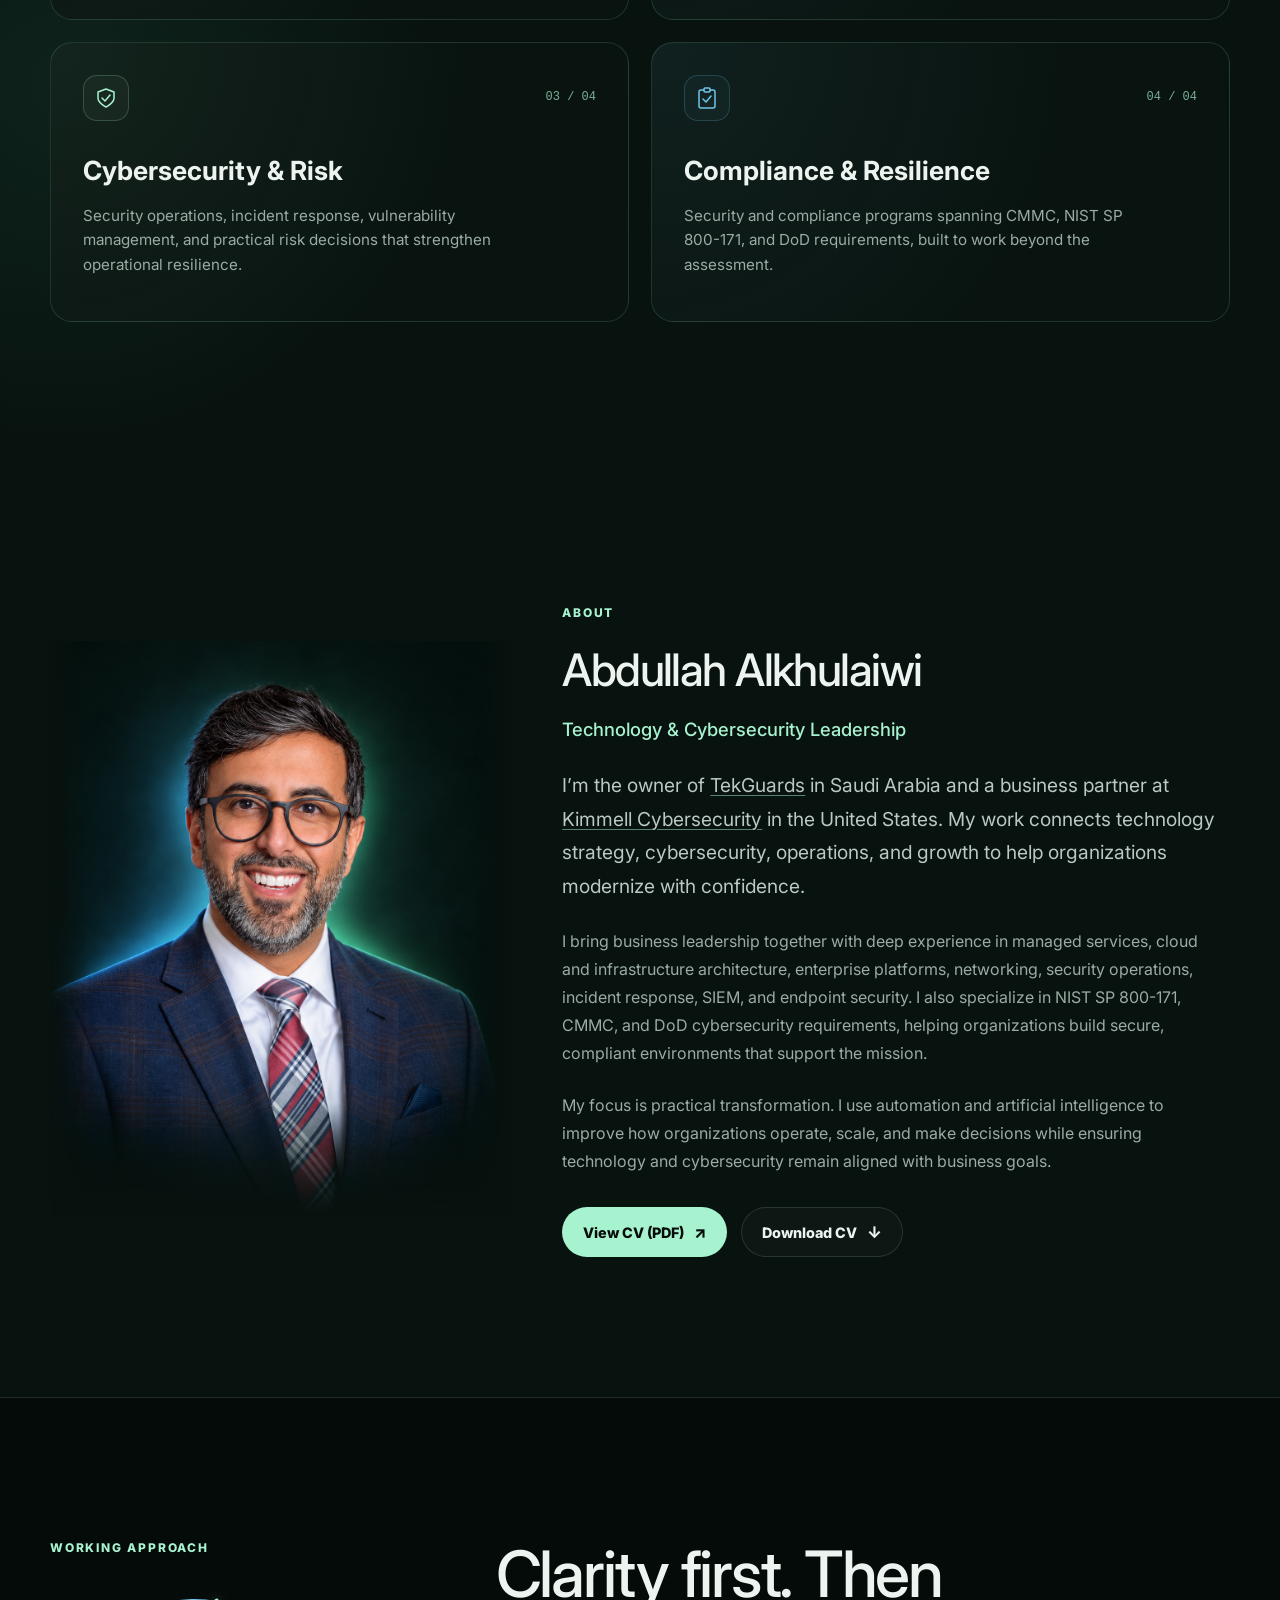
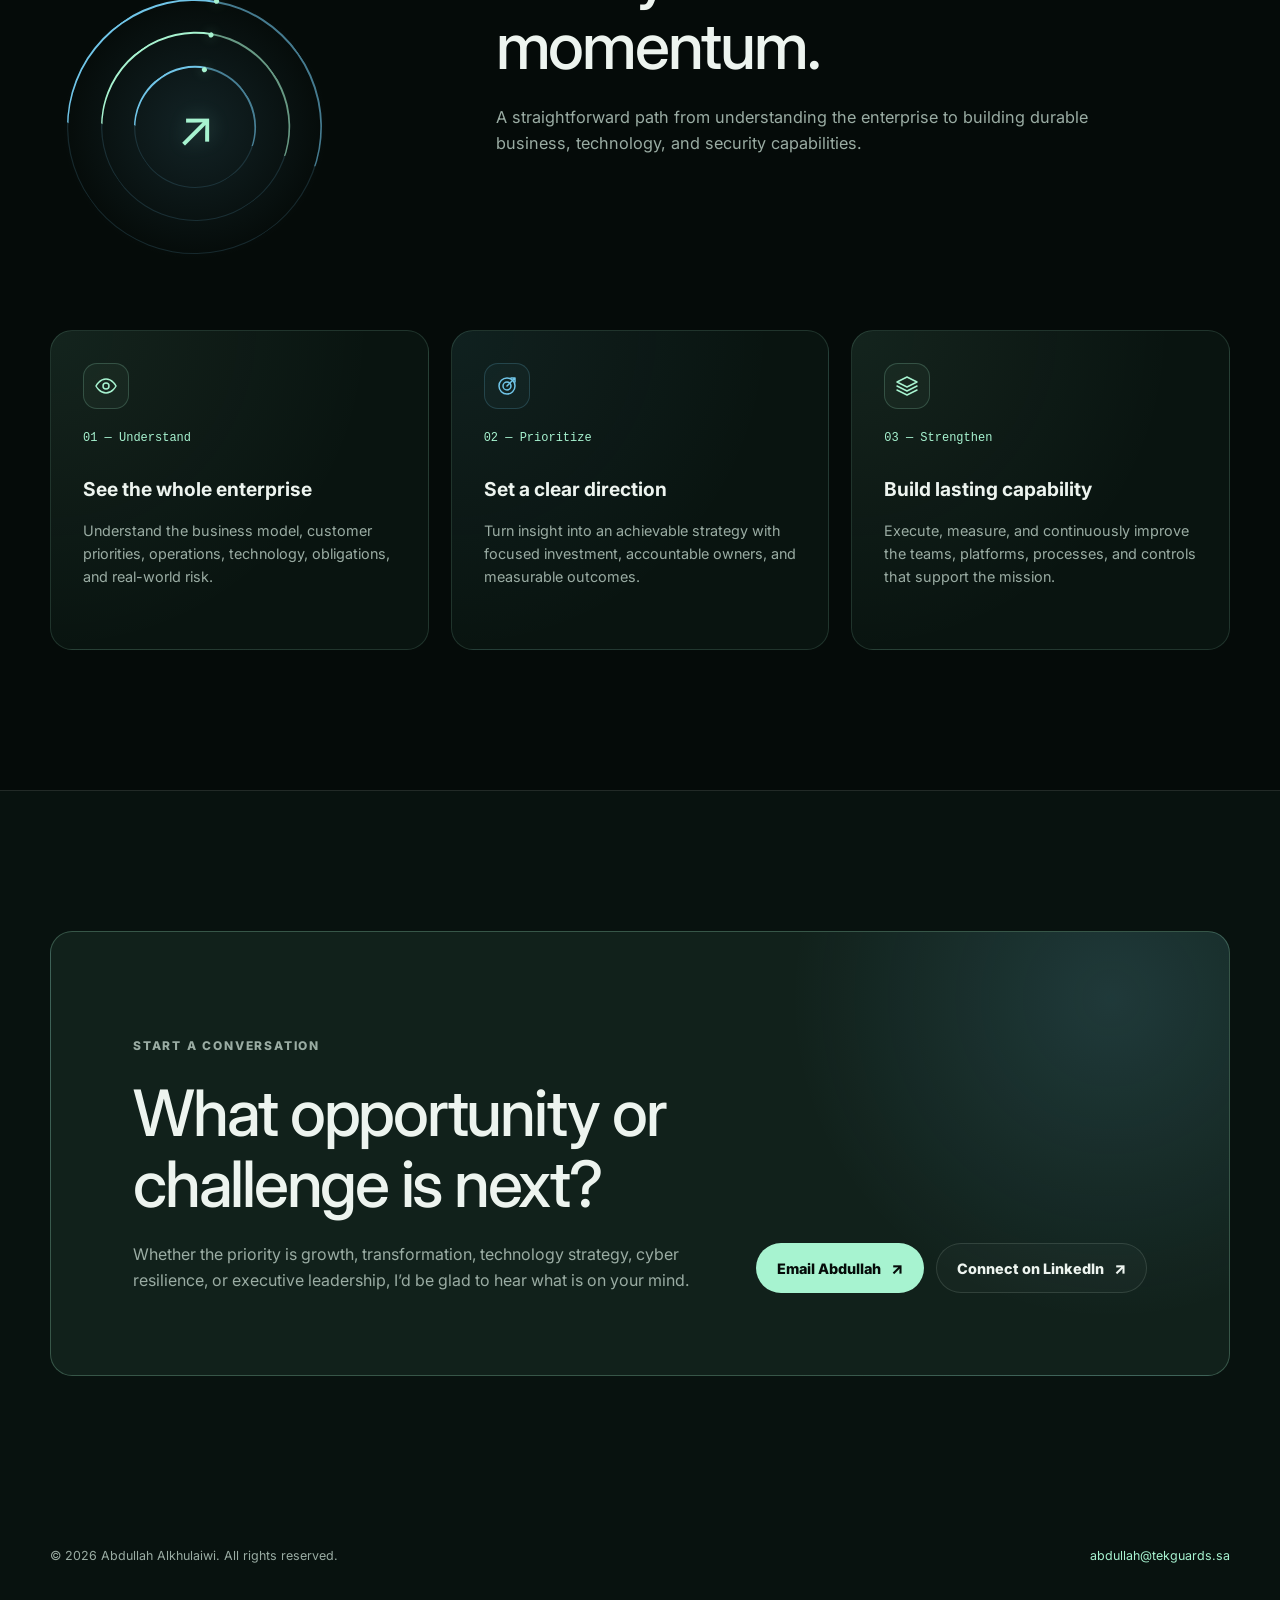
==== commit ed539507: "Add view and download CV links to both About sections" ====
--- a/index.html
+++ b/index.html
@@ -23,7 +23,7 @@
   <title>Abdullah Alkhulaiwi | Technology &amp; Cybersecurity Leadership</title>
 
   <link rel="preload" href="fonts/inter-latin.woff2" as="font" type="font/woff2" crossorigin>
-  <link rel="stylesheet" href="styles.css?v=20261005-capabilities">
+  <link rel="stylesheet" href="styles.css?v=20261005-cv">
 
   <script type="application/ld+json">
     {
@@ -207,6 +207,10 @@
           <p class="about-intro">I’m the owner of <a href="https://tekguards.sa" target="_blank" rel="noopener noreferrer">TekGuards</a> in Saudi Arabia and a business partner at <a href="https://kimmell.com" target="_blank" rel="noopener noreferrer">Kimmell Cybersecurity</a> in the United States. My work connects technology strategy, cybersecurity, operations, and growth to help organizations modernize with confidence.</p>
           <p>I bring business leadership together with deep experience in managed services, cloud and infrastructure architecture, enterprise platforms, networking, security operations, incident response, SIEM, and endpoint security. I also specialize in NIST SP 800-171, CMMC, and DoD cybersecurity requirements, helping organizations build secure, compliant environments that support the mission.</p>
           <p>My focus is practical transformation. I use automation and artificial intelligence to improve how organizations operate, scale, and make decisions while ensuring technology and cybersecurity remain aligned with business goals.</p>
+          <div class="about-actions">
+            <a class="button" href="documents/abdullah-alkhulaiwi-cv.pdf" target="_blank" rel="noopener noreferrer">View CV (PDF)</a>
+            <a class="button button-secondary" href="documents/abdullah-alkhulaiwi-cv.pdf" download="Abdullah-Alkhulaiwi-CV.pdf">Download CV</a>
+          </div>
         </div>
       </div>
     </section>
--- a/styles.css
+++ b/styles.css
@@ -649,6 +649,22 @@
       font-size: 1.2rem;
     }
 
+    .about-actions {
+      display: flex;
+      flex-wrap: wrap;
+      gap: 14px;
+      margin-top: 32px;
+    }
+
+    .about-copy .about-actions .button {
+      color: var(--bg-deep);
+      text-decoration: none;
+    }
+
+    .about-copy .about-actions .button-secondary {
+      color: var(--ink);
+    }
+
     .about-copy a {
       color: inherit;
       text-decoration-color: rgba(167, 243, 208, 0.5);
